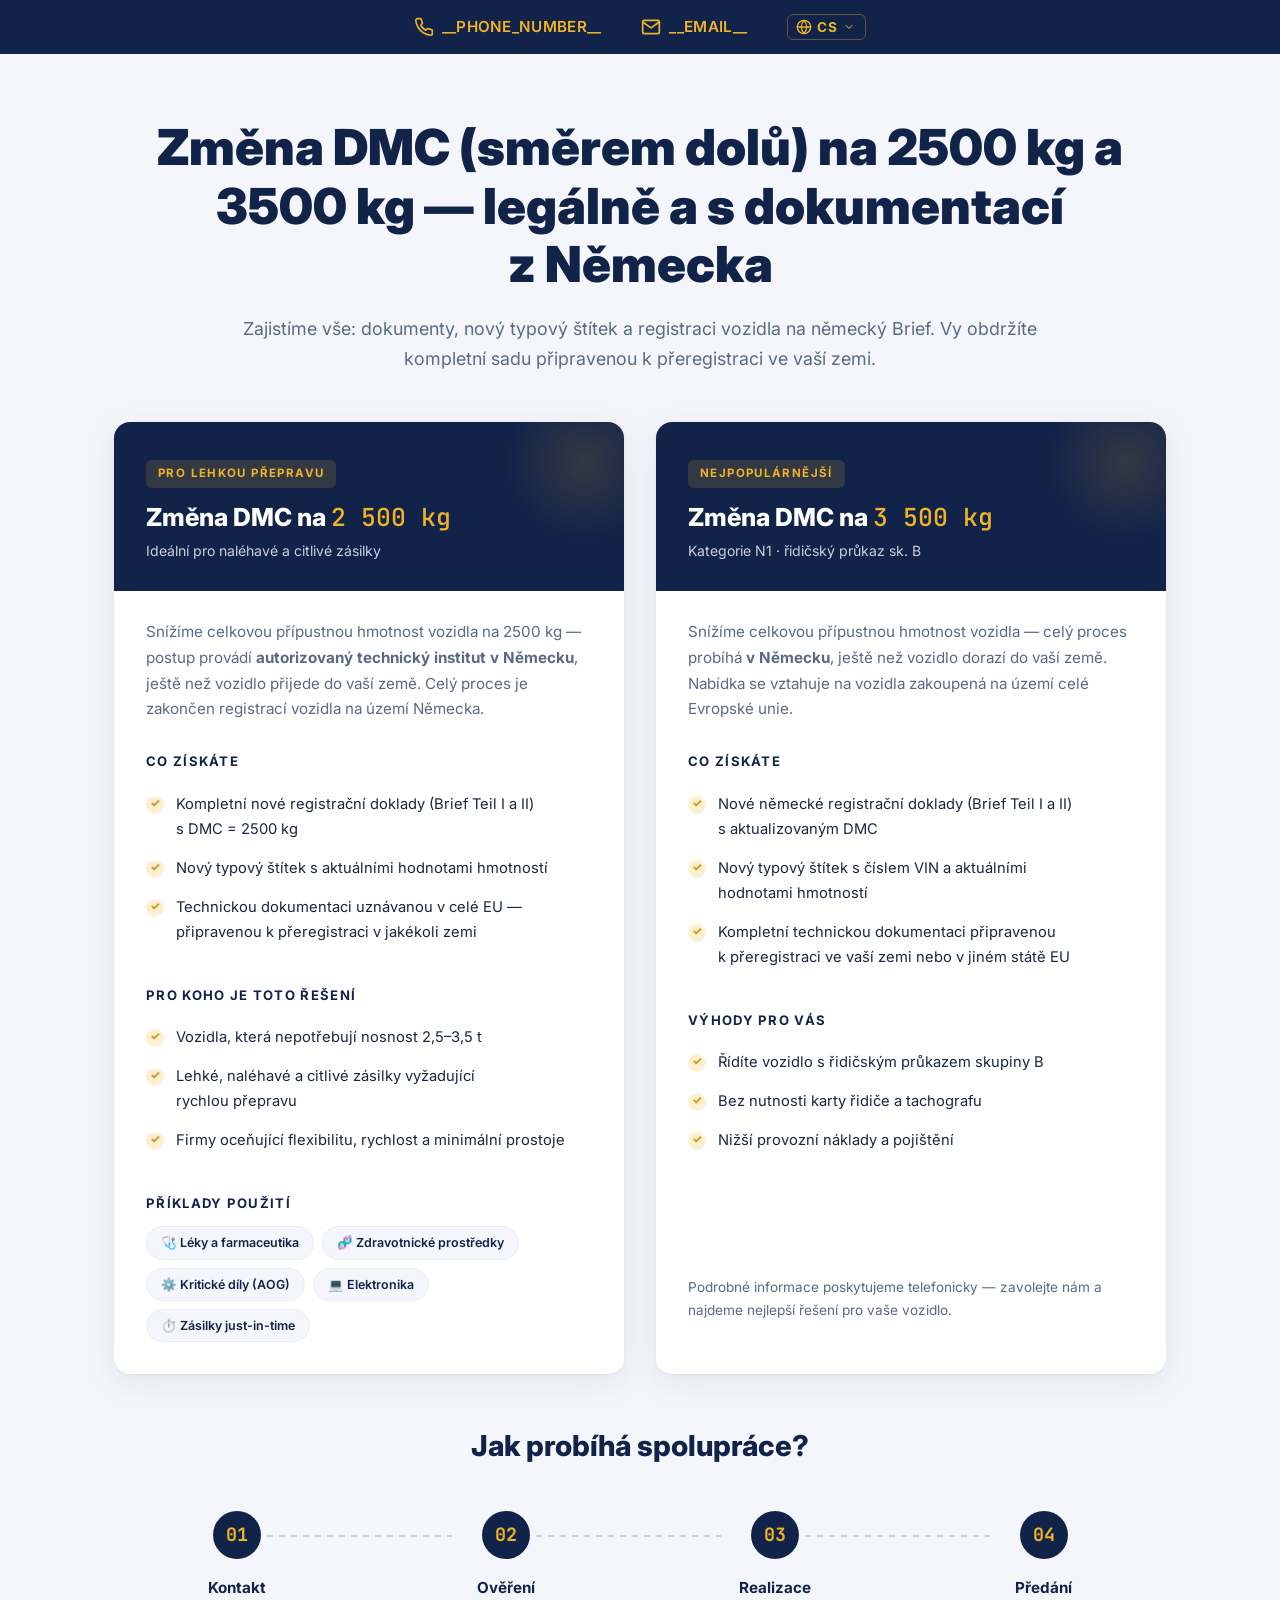
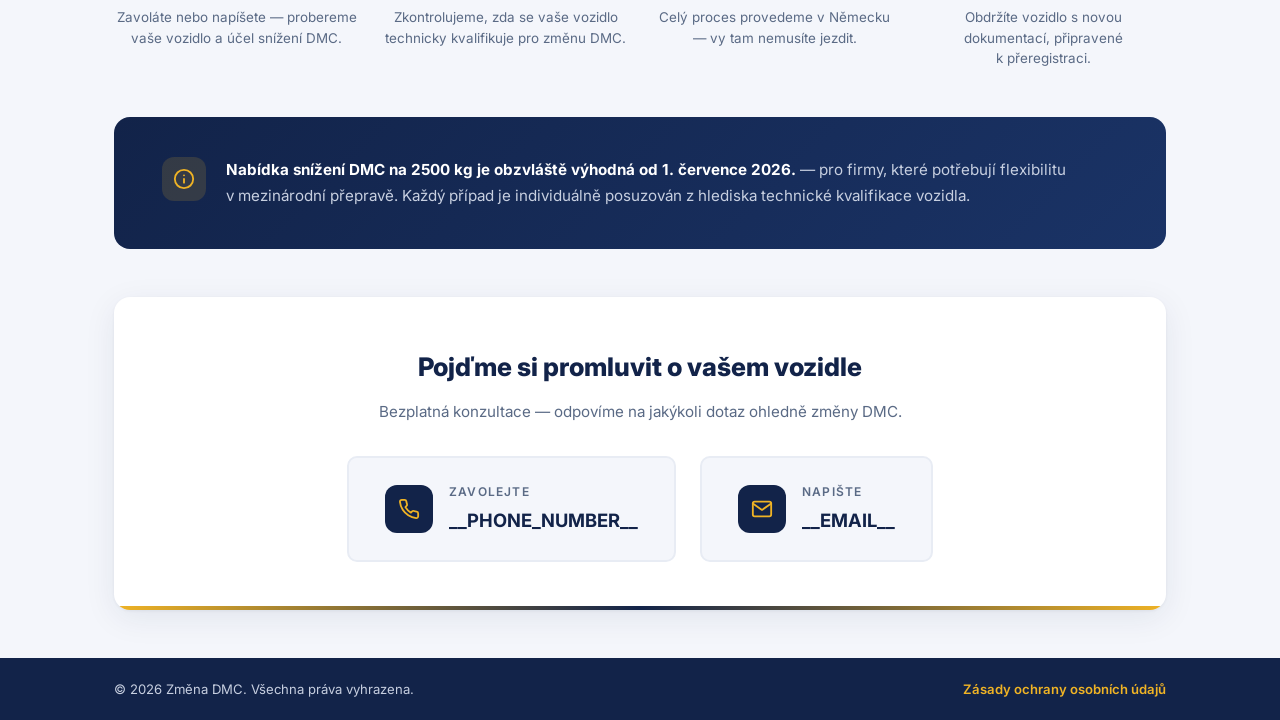
==== cs/index.html @ ce7caecb "More languages" ====
<!DOCTYPE html>
<html lang="cs">

<head>
  <meta charset="UTF-8">
  <meta name="viewport" content="width=device-width, initial-scale=1.0">
  <meta name="description"
    content="Profesionální změna DMC vozidel v Německu - snížení celkové přípustné hmotnosti na 3500 kg nebo 2500 kg. Kompletní služby, německá dokumentace, platná v celé EU.">
  <meta name="keywords"
    content="změna DMC na 2500 kg, snížení DMC na 2500 kg, DMC 2500 kg, změna celkové hmotnosti vozidla 2500 kg, snížení hmotnosti vozidla na 2,5 t, změna DMC dodávky na 2500 kg, snížení DMC vozidla na 2500 kg, jak snížit DMC na 2500 kg, změna DMC vozidla z Německa, DMC 2500 kg a řidičský průkaz, lze snížit DMC na 2500 kg, přestavba vozidla na 2500 kg, změna DMC v Německu 2500 kg, snížení DMC před registrací, změna DMC vozidla z Německa 2500 kg, jak se vyhnout DMC nad 3,5 t, DMC 2500 kg náklady, změna DMC a daně, řidičský průkaz B po změně DMC, snížení DMC a registrace v EU">
  <meta name="author" content="Marek Jurecki">
  <title>Změna DMC vozidla | Snížení celkové hmotnosti</title>
  <link rel="preconnect" href="https://fonts.googleapis.com">
  <link rel="preconnect" href="https://fonts.gstatic.com" crossorigin>
  <link
    href="https://fonts.googleapis.com/css2?family=Inter:wght@400;500;600;700;800;900&family=JetBrains+Mono:wght@500&display=swap"
    rel="stylesheet">
  <link rel="stylesheet" href="/style.css" type="text/css">

  <!-- SEO: canonical + hreflang -->
  <link rel="canonical" href="https://__SITE_DOMAIN__/cs/">
  <link rel="alternate" hreflang="pl" href="https://__SITE_DOMAIN__/">
  <link rel="alternate" hreflang="en" href="https://__SITE_DOMAIN__/en/">
  <link rel="alternate" hreflang="ro" href="https://__SITE_DOMAIN__/ro/">
  <link rel="alternate" hreflang="cs" href="https://__SITE_DOMAIN__/cs/">
  <link rel="alternate" hreflang="it" href="https://__SITE_DOMAIN__/it/">
  <link rel="alternate" hreflang="hu" href="https://__SITE_DOMAIN__/hu/">
  <link rel="alternate" hreflang="es" href="https://__SITE_DOMAIN__/es/">
  <link rel="alternate" hreflang="uk" href="https://__SITE_DOMAIN__/uk/">
  <link rel="alternate" hreflang="ru" href="https://__SITE_DOMAIN__/ru/">
  <link rel="alternate" hreflang="x-default" href="https://__SITE_DOMAIN__/">

  <!-- Favicon -->
  <link rel="icon" type="image/png" href="/public/favicon-96x96.png" sizes="96x96" />
  <link rel="icon" type="image/svg+xml" href="/public/favicon.svg" />
  <link rel="shortcut icon" href="/public/favicon.ico" />
  <link rel="apple-touch-icon" sizes="180x180" href="/public/apple-touch-icon.png" />
  <meta name="apple-mobile-web-app-title" content="Změna DMC" />
  <link rel="manifest" href="/public/site.webmanifest" />

  <!-- Google tag (gtag.js) -->
  <script async src="https://www.googletagmanager.com/gtag/js?id=AW-17997426374">
  </script>
  <script>
    window.dataLayer = window.dataLayer || [];
    function gtag() { dataLayer.push(arguments); }
    gtag('js', new Date());

    gtag('config', 'AW-17997426374');
  </script>
</head>

<body>

  <!-- ===== TOP CONTACT BAR ===== -->
  <div class="contact-bar">
    <a href="#" id="phone-top" data-contact="phone">
      <svg class="icon" viewBox="0 0 24 24" fill="none" stroke="currentColor" stroke-width="2" stroke-linecap="round"
        stroke-linejoin="round">
        <path
          d="M22 16.92v3a2 2 0 01-2.18 2 19.79 19.79 0 01-8.63-3.07 19.5 19.5 0 01-6-6A19.79 19.79 0 012.12 4.18 2 2 0 014.11 2h3a2 2 0 012 1.72c.127.96.362 1.903.7 2.81a2 2 0 01-.45 2.11L8.09 9.91a16 16 0 006 6l1.27-1.27a2 2 0 012.11-.45c.907.338 1.85.573 2.81.7A2 2 0 0122 16.92z" />
      </svg>
      <span class="contact-text"></span>
    </a>
    <a href="#" id="email-top" data-contact="email">
      <svg class="icon" viewBox="0 0 24 24" fill="none" stroke="currentColor" stroke-width="2" stroke-linecap="round"
        stroke-linejoin="round">
        <path d="M4 4h16c1.1 0 2 .9 2 2v12c0 1.1-.9 2-2 2H4c-1.1 0-2-.9-2-2V6c0-1.1.9-2 2-2z" />
        <polyline points="22,6 12,13 2,6" />
      </svg>
      <span class="contact-text"></span>
    </a>
    <div class="lang-switcher">
      <button class="lang-current" aria-expanded="false" aria-haspopup="listbox">
        <svg class="icon" viewBox="0 0 24 24" fill="none" stroke="currentColor" stroke-width="2" stroke-linecap="round"
          stroke-linejoin="round">
          <circle cx="12" cy="12" r="10" />
          <line x1="2" y1="12" x2="22" y2="12" />
          <path d="M12 2a15.3 15.3 0 0 1 4 10 15.3 15.3 0 0 1-4 10 15.3 15.3 0 0 1-4-10A15.3 15.3 0 0 1 12 2z" />
        </svg>
        <span>CS</span>
        <svg class="lang-chevron" viewBox="0 0 24 24" fill="none" stroke="currentColor" stroke-width="2"
          stroke-linecap="round" stroke-linejoin="round">
          <polyline points="6 9 12 15 18 9" />
        </svg>
      </button>
      <ul class="lang-menu" role="listbox">
        <li><a href="/" hreflang="pl" lang="pl">PL — Polski</a></li>
        <li><a href="/en/" hreflang="en" lang="en">EN — English</a></li>
        <li><a href="/ro/" hreflang="ro" lang="ro">RO — Română</a></li>
        <li><a href="/cs/" hreflang="cs" lang="cs" aria-selected="true">CS — Čeština</a></li>
        <li><a href="/it/" hreflang="it" lang="it">IT — Italiano</a></li>
        <li><a href="/hu/" hreflang="hu" lang="hu">HU — Magyar</a></li>
        <li><a href="/es/" hreflang="es" lang="es">ES — Español</a></li>
        <li><a href="/uk/" hreflang="uk" lang="uk">UK — Українська</a></li>
        <li><a href="/ru/" hreflang="ru" lang="ru">RU — Русский</a></li>
      </ul>
    </div>
  </div>

  <div class="page-wrap">

    <!-- ===== INTRO ===== -->
    <section class="intro fade-in">
      <h1>Změna&nbsp;DMC (směrem dolů) na 2500&nbsp;kg a 3500&nbsp;kg — legálně a&nbsp;s&nbsp;dokumentací z&nbsp;Německa</h1>
      <p>Zajistíme vše: dokumenty, nový&nbsp;typový štítek a registraci vozidla na německý&nbsp;Brief.
      Vy obdržíte kompletní sadu připravenou k&nbsp;přeregistraci ve vaší&nbsp;zemi.</p>
    </section>

    <!-- ===== SERVICES ===== -->
    <div class="services">

      <!-- CARD 1: DMC 2500 -->
      <article class="service-card fade-in" id="dmc-2500">
        <div class="card-header">
          <span class="tag">Pro lehkou přepravu</span>
          <h2>Změna DMC na <span class="dmc-val">2 500 kg</span></h2>
          <p class="subtitle">Ideální pro naléhavé a&nbsp;citlivé zásilky</p>
        </div>
        <div class="card-body">
          <p>Snížíme celkovou přípustnou hmotnost vozidla na&nbsp;2500&nbsp;kg — postup provádí
            <strong>autorizovaný technický institut v&nbsp;Německu</strong>, ještě než vozidlo přijede
            do vaší země. Celý proces je zakončen registrací vozidla na území&nbsp;Německa.
          </p>

          <h3>Co získáte</h3>
          <ul class="check-list">
            <li>Kompletní nové registrační doklady (Brief Teil&nbsp;I a&nbsp;II) s&nbsp;DMC&nbsp;=&nbsp;2500&nbsp;kg
            </li>
            <li>Nový typový štítek s&nbsp;aktuálními hodnotami&nbsp;hmotností</li>
            <li>Technickou dokumentaci uznávanou v&nbsp;celé EU — připravenou k&nbsp;přeregistraci v&nbsp;jakékoli&nbsp;zemi
            </li>
          </ul>

          <h3>Pro koho je toto řešení</h3>
          <ul class="check-list">
            <li>Vozidla, která nepotřebují nosnost 2,5–3,5&nbsp;t</li>
            <li>Lehké, naléhavé a citlivé zásilky vyžadující rychlou&nbsp;přepravu</li>
            <li>Firmy oceňující flexibilitu, rychlost a minimální&nbsp;prostoje</li>
          </ul>

          <h3>Příklady použití</h3>
          <div class="use-cases">
            <span class="pill">🩺 Léky a farmaceutika</span>
            <span class="pill">🧬 Zdravotnické prostředky</span>
            <span class="pill">⚙️ Kritické díly (AOG)</span>
            <span class="pill">💻 Elektronika</span>
            <span class="pill">⏱️ Zásilky just-in-time</span>
          </div>
        </div>
      </article>

      <!-- CARD 2: DMC 3500 -->
      <article class="service-card fade-in" id="dmc-3500">
        <div class="card-header">
          <span class="tag">Nejpopulárnější</span>
          <h2>Změna DMC na <span class="dmc-val">3 500 kg</span></h2>
          <p class="subtitle">Kategorie N1 · řidičský průkaz sk.&nbsp;B</p>
        </div>
        <div class="card-body">
          <p>Snížíme celkovou přípustnou hmotnost vozidla — celý proces probíhá <strong>v Německu</strong>,
            ještě než vozidlo dorazí do vaší&nbsp;země.
            Nabídka se vztahuje na vozidla zakoupená na území celé Evropské&nbsp;unie.</p>

          <h3>Co získáte</h3>
          <ul class="check-list">
            <li>Nové německé registrační doklady (Brief Teil&nbsp;I a&nbsp;II) s&nbsp;aktualizovaným&nbsp;DMC</li>
            <li>Nový typový štítek s číslem VIN a&nbsp;aktuálními hodnotami&nbsp;hmotností</li>
            <li>Kompletní technickou dokumentaci připravenou k&nbsp;přeregistraci ve vaší zemi nebo v&nbsp;jiném státě&nbsp;EU</li>
          </ul>

          <h3>Výhody pro vás</h3>
          <ul class="check-list">
            <li>Řídíte vozidlo s řidičským průkazem skupiny&nbsp;B</li>
            <li>Bez nutnosti karty řidiče a&nbsp;tachografu</li>
            <li>Nižší provozní náklady a&nbsp;pojištění</li>
          </ul>

          <p style="font-size:0.85rem; color:var(--gray-600); margin-top:auto;">Podrobné informace poskytujeme
            telefonicky — zavolejte nám a najdeme nejlepší řešení pro vaše&nbsp;vozidlo.</p>
        </div>
      </article>

    </div>
    <!-- /services -->

    <!-- ===== HOW IT WORKS ===== -->
    <section class="how-section fade-in">
      <h2>Jak probíhá spolupráce?</h2>
      <div class="steps-grid">
        <div class="step-item">
          <div class="step-num">01</div>
          <h4>Kontakt</h4>
          <p>Zavoláte nebo napíšete — probereme vaše vozidlo a účel snížení&nbsp;DMC.</p>
        </div>
        <div class="step-item">
          <div class="step-num">02</div>
          <h4>Ověření</h4>
          <p>Zkontrolujeme, zda se vaše vozidlo technicky kvalifikuje pro změnu&nbsp;DMC.</p>
        </div>
        <div class="step-item">
          <div class="step-num">03</div>
          <h4>Realizace</h4>
          <p>Celý proces provedeme v&nbsp;Německu — vy tam nemusíte&nbsp;jezdit.</p>
        </div>
        <div class="step-item">
          <div class="step-num">04</div>
          <h4>Předání</h4>
          <p>Obdržíte vozidlo s novou dokumentací, připravené k&nbsp;přeregistraci.</p>
        </div>
      </div>
    </section>

    <!-- ===== NOTE ===== -->
    <div class="note-section fade-in">
      <div class="note-icon">
        <svg viewBox="0 0 24 24" fill="none" stroke="currentColor" stroke-width="2" stroke-linecap="round"
          stroke-linejoin="round">
          <circle cx="12" cy="12" r="10" />
          <line x1="12" y1="16" x2="12" y2="12" />
          <line x1="12" y1="8" x2="12.01" y2="8" />
        </svg>
      </div>
      <p><strong>Nabídka snížení DMC na 2500&nbsp;kg je obzvláště výhodná od 1.&nbsp;července 2026.</strong> — pro
        firmy, které potřebují flexibilitu v&nbsp;mezinárodní přepravě. Každý případ je individuálně
        posuzován z hlediska technické kvalifikace&nbsp;vozidla.</p>
    </div>

    <!-- ===== FOOTER CONTACT ===== -->
    <section class="footer-contact fade-in" id="kontakt">
      <h2>Pojďme si promluvit o vašem vozidle</h2>
      <p class="sub">Bezplatná konzultace — odpovíme na jakýkoli dotaz ohledně změny&nbsp;DMC.</p>
      <div class="contact-cards">
        <a href="#" class="contact-card" id="phone-bottom" data-contact="phone">
          <div class="cc-icon">
            <svg viewBox="0 0 24 24" fill="none" stroke="currentColor" stroke-width="2" stroke-linecap="round"
              stroke-linejoin="round">
              <path
                d="M22 16.92v3a2 2 0 01-2.18 2 19.79 19.79 0 01-8.63-3.07 19.5 19.5 0 01-6-6A19.79 19.79 0 012.12 4.18 2 2 0 014.11 2h3a2 2 0 012 1.72c.127.96.362 1.903.7 2.81a2 2 0 01-.45 2.11L8.09 9.91a16 16 0 006 6l1.27-1.27a2 2 0 012.11-.45c.907.338 1.85.573 2.81.7A2 2 0 0122 16.92z" />
            </svg>
          </div>
          <div class="cc-text">
            <div class="cc-label">Zavolejte</div>
            <div class="cc-value"></div>
          </div>
        </a>
        <a href="#" class="contact-card" id="email-bottom" data-contact="email">
          <div class="cc-icon">
            <svg viewBox="0 0 24 24" fill="none" stroke="currentColor" stroke-width="2" stroke-linecap="round"
              stroke-linejoin="round">
              <path d="M4 4h16c1.1 0 2 .9 2 2v12c0 1.1-.9 2-2 2H4c-1.1 0-2-.9-2-2V6c0-1.1.9-2 2-2z" />
              <polyline points="22,6 12,13 2,6" />
            </svg>
          </div>
          <div class="cc-text">
            <div class="cc-label">Napište</div>
            <div class="cc-value"></div>
          </div>
        </a>
      </div>
    </section>

  </div>
  <!-- /page-wrap -->

  <!-- ===== FOOTER ===== -->
  <footer class="site-footer">
    <div class="footer-inner">
      <span>&copy; <span id="footer-year"></span> Změna DMC. Všechna práva vyhrazena.</span>
      <a href="/privacy-policy">Zásady ochrany osobních údajů</a>
    </div>
  </footer>

  <script src="/script.js"></script>
  <script>
    document.getElementById('footer-year').textContent = new Date().getFullYear();
  </script>
</body>

</html>
---- style.css ----
/* ===== RESET & BASE ===== */
*,
*::before,
*::after {
    margin: 0;
    padding: 0;
    box-sizing: border-box;
}

:root {
    --navy: #122349;
    --navy-light: #1a3366;
    --navy-dark: #0c1830;
    --gold: #EFB325;
    --gold-light: #f5cc5a;
    --gold-dark: #d49b10;
    --white: #ffffff;
    --off-white: #f4f6fb;
    --gray-100: #e8ecf4;
    --gray-200: #c7cfe0;
    --gray-600: #5a6a85;
    --text: #1a2740;
    --radius: 16px;
    --radius-sm: 10px;
}

html {
    scroll-behavior: smooth;
}

body {
    font-family: 'Inter', -apple-system, BlinkMacSystemFont, sans-serif;
    background: var(--off-white);
    color: var(--text);
    line-height: 1.7;
    -webkit-font-smoothing: antialiased;
}

/* ===== CONTACT BAR - TOP ===== */
.contact-bar {
    background: var(--navy);
    padding: 14px 24px;
    display: flex;
    justify-content: center;
    align-items: center;
    gap: 12px 40px;
    flex-wrap: wrap;
}

.contact-bar a {
    color: var(--gold);
    text-decoration: none;
    font-weight: 600;
    font-size: 0.95rem;
    display: inline-flex;
    align-items: center;
    gap: 8px;
    transition: color 0.2s;
    letter-spacing: 0.02em;
}

.contact-bar a:hover {
    color: var(--gold-light);
}

.contact-bar .icon {
    width: 20px;
    height: 20px;
    flex-shrink: 0;
}

/* ===== LANGUAGE SWITCHER ===== */
.lang-switcher {
    position: relative;
    display: inline-flex;
    align-items: center;
}

.lang-current {
    background: transparent;
    border: 1px solid rgba(239, 179, 37, 0.35);
    border-radius: 6px;
    color: var(--gold);
    font-family: 'Inter', sans-serif;
    font-size: 0.85rem;
    font-weight: 700;
    letter-spacing: 0.08em;
    padding: 4px 10px 4px 8px;
    cursor: pointer;
    display: inline-flex;
    align-items: center;
    gap: 5px;
    transition: border-color 0.2s, background 0.2s;
}

.lang-current:hover,
.lang-switcher:hover .lang-current {
    border-color: var(--gold);
    background: rgba(239, 179, 37, 0.08);
}

.lang-current .icon {
    width: 16px;
    height: 16px;
}

.lang-chevron {
    width: 12px;
    height: 12px;
    transition: transform 0.2s;
}

.lang-switcher[data-open="true"] .lang-chevron {
    transform: rotate(180deg);
}

.lang-menu {
    display: none;
    position: absolute;
    top: calc(100% + 8px);
    right: 0;
    background: var(--navy-dark);
    border: 1px solid rgba(239, 179, 37, 0.25);
    border-radius: var(--radius-sm);
    list-style: none;
    min-width: 160px;
    box-shadow: 0 8px 24px rgba(12, 24, 48, 0.4);
    z-index: 100;
    overflow: hidden;
}

.lang-switcher[data-open="true"] .lang-menu {
    display: block;
}

.lang-menu li a {
    display: block;
    padding: 10px 16px;
    color: var(--gray-200);
    font-size: 0.85rem;
    font-weight: 600;
    text-decoration: none;
    letter-spacing: 0.04em;
    transition: background 0.15s, color 0.15s;
    white-space: nowrap;
}

.lang-menu li a:hover {
    background: rgba(239, 179, 37, 0.12);
    color: var(--gold);
}

.lang-menu li a[aria-selected="true"] {
    color: var(--gold);
}

.lang-menu li a[aria-selected="true"]::before {
    content: '•';
    margin-right: 6px;
}

@media (max-width: 600px) {
    .lang-menu {
        right: auto;
        left: 50%;
        transform: translateX(-50%);
    }
}

/* ===== MAIN WRAPPER ===== */
.page-wrap {
    max-width: 1100px;
    margin: 0 auto;
    padding: 0 24px;
}

/* ===== INTRO SECTION ===== */
.intro {
    text-align: center;
    padding: 64px 0 48px;
}

.intro h1 {
    font-size: clamp(2rem, 5vw, 3.1rem);
    font-weight: 900;
    color: var(--navy);
    line-height: 1.18;
    margin-bottom: 20px;
}

.intro p {
    font-size: 1.12rem;
    color: var(--gray-600);
    max-width: 800px;
    margin: 0 auto;
}

/* ===== SERVICES GRID ===== */
.services {
    display: grid;
    grid-template-columns: 1fr 1fr;
    gap: 32px;
    padding-bottom: 48px;
}

/* ===== SERVICE CARD ===== */
.service-card {
    background: var(--white);
    border-radius: var(--radius);
    overflow: hidden;
    box-shadow:
        0 1px 3px rgba(18, 35, 73, 0.06),
        0 8px 32px rgba(18, 35, 73, 0.08);
    transition: transform 0.35s cubic-bezier(.22, .68, 0, .98), box-shadow 0.35s ease;
    position: relative;
    display: flex;
    flex-direction: column;
}

.service-card:hover {
    transform: translateY(-6px);
    box-shadow:
        0 2px 6px rgba(18, 35, 73, 0.08),
        0 20px 60px rgba(18, 35, 73, 0.14);
}

.card-header {
    background: var(--navy);
    padding: 36px 32px 28px;
    position: relative;
    overflow: hidden;
}

.card-header::before {
    content: '';
    position: absolute;
    top: -40px;
    right: -40px;
    width: 160px;
    height: 160px;
    background: radial-gradient(circle, rgba(239, 179, 37, 0.15) 0%, transparent 70%);
    border-radius: 50%;
}

.card-header .tag {
    display: inline-block;
    background: rgba(239, 179, 37, 0.15);
    color: var(--gold);
    font-size: 0.72rem;
    font-weight: 700;
    letter-spacing: 0.12em;
    text-transform: uppercase;
    padding: 4px 12px;
    border-radius: 6px;
    margin-bottom: 14px;
}

.card-header h2 {
    color: var(--white);
    font-size: 1.55rem;
    font-weight: 800;
    line-height: 1.25;
    margin-bottom: 6px;
}

.card-header h2 .dmc-val {
    color: var(--gold);
    font-family: 'JetBrains Mono', monospace;
    font-weight: 500;
}

.card-header .subtitle {
    color: var(--gray-200);
    font-size: 0.88rem;
    font-weight: 400;
}

.card-body {
    padding: 28px 32px 32px;
    flex: 1;
    display: flex;
    flex-direction: column;
}

.card-body p {
    color: var(--gray-600);
    font-size: 0.95rem;
    margin-bottom: 20px;
    line-height: 1.7;
}

.card-body h3 {
    font-size: 0.82rem;
    font-weight: 700;
    text-transform: uppercase;
    letter-spacing: 0.1em;
    color: var(--navy);
    margin-bottom: 12px;
    margin-top: 8px;
}

.check-list {
    list-style: none;
    margin-bottom: 24px;
}

.check-list li {
    padding: 7px 0 7px 30px;
    position: relative;
    font-size: 0.92rem;
    color: var(--text);
}

.check-list li::before {
    content: '';
    position: absolute;
    left: 0;
    top: 11px;
    width: 18px;
    height: 18px;
    background: var(--gold);
    border-radius: 50%;
    opacity: 0.2;
}

.check-list li::after {
    content: '✓';
    position: absolute;
    left: 4px;
    top: 9px;
    font-size: 0.72rem;
    font-weight: 800;
    color: var(--gold-dark);
}

/* USE-CASES PILLS */
.use-cases {
    display: flex;
    flex-wrap: wrap;
    gap: 8px;
    margin-top: auto;
}

.use-cases .pill {
    background: var(--off-white);
    border: 1px solid var(--gray-100);
    color: var(--navy);
    font-size: 0.78rem;
    font-weight: 600;
    padding: 5px 14px;
    border-radius: 50px;
    white-space: nowrap;
}

/* ===== HOW IT WORKS ===== */
.how-section {
    padding-bottom: 48px;
}

.how-section h2 {
    text-align: center;
    font-size: 1.8rem;
    font-weight: 800;
    color: var(--navy);
    margin-bottom: 40px;
}

.steps-grid {
    display: grid;
    grid-template-columns: repeat(4, 1fr);
    gap: 24px;
}

.step-item {
    text-align: center;
    position: relative;
}

.step-item .step-num {
    width: 48px;
    height: 48px;
    background: var(--navy);
    color: var(--gold);
    font-family: 'JetBrains Mono', monospace;
    font-weight: 700;
    font-size: 1.15rem;
    border-radius: 50%;
    display: flex;
    align-items: center;
    justify-content: center;
    margin: 0 auto 16px;
    position: relative;
    z-index: 1;
}

.step-item:not(:last-child)::after {
    content: '';
    position: absolute;
    top: 24px;
    left: calc(50% + 30px);
    width: calc(100% - 60px);
    height: 2px;
    background: repeating-linear-gradient(90deg, var(--gray-200) 0, var(--gray-200) 6px, transparent 6px, transparent 12px);
}

.step-item h4 {
    font-size: 0.95rem;
    font-weight: 700;
    color: var(--navy);
    margin-bottom: 6px;
}

.step-item p {
    font-size: 0.84rem;
    color: var(--gray-600);
    line-height: 1.55;
}

/* ===== NOTE SECTION ===== */
.note-section {
    background: linear-gradient(135deg, var(--navy) 0%, var(--navy-light) 100%);
    border-radius: var(--radius);
    padding: 40px 48px;
    margin-bottom: 48px;
    display: flex;
    align-items: flex-start;
    gap: 20px;
}

.note-section .note-icon {
    width: 44px;
    height: 44px;
    background: rgba(239, 179, 37, 0.15);
    border-radius: 12px;
    display: flex;
    align-items: center;
    justify-content: center;
    flex-shrink: 0;
}

.note-section .note-icon svg {
    width: 22px;
    height: 22px;
    color: var(--gold);
}

.note-section p {
    color: var(--gray-200);
    font-size: 0.95rem;
    line-height: 1.7;
}

.note-section p strong {
    color: var(--white);
    font-weight: 700;
}

/* ===== FOOTER CONTACT ===== */
.footer-contact {
    background: var(--white);
    border-radius: var(--radius);
    padding: 48px;
    margin-bottom: 48px;
    text-align: center;
    box-shadow:
        0 1px 3px rgba(18, 35, 73, 0.06),
        0 8px 32px rgba(18, 35, 73, 0.08);
    position: relative;
    overflow: hidden;
}

.footer-contact::before {
    content: '';
    position: absolute;
    bottom: 0;
    left: 0;
    right: 0;
    height: 4px;
    background: linear-gradient(90deg, var(--gold), var(--navy), var(--gold));
}

.footer-contact h2 {
    font-size: 1.6rem;
    font-weight: 800;
    color: var(--navy);
    margin-bottom: 10px;
}

.footer-contact .sub {
    color: var(--gray-600);
    font-size: 0.95rem;
    margin-bottom: 32px;
}

.contact-cards {
    display: flex;
    justify-content: center;
    gap: 24px;
    flex-wrap: wrap;
}

.contact-card {
    background: var(--off-white);
    border: 2px solid var(--gray-100);
    border-radius: var(--radius-sm);
    padding: 24px 36px;
    text-decoration: none;
    transition: border-color 0.25s, transform 0.25s, background 0.25s;
    display: flex;
    align-items: center;
    gap: 16px;
}

.contact-card:hover {
    border-color: var(--gold);
    transform: translateY(-3px);
    background: var(--white);
}

.contact-card .cc-icon {
    width: 48px;
    height: 48px;
    background: var(--navy);
    border-radius: 12px;
    display: flex;
    align-items: center;
    justify-content: center;
    flex-shrink: 0;
}

.contact-card .cc-icon svg {
    width: 22px;
    height: 22px;
    color: var(--gold);
}

.contact-card .cc-text {
    text-align: left;
}

.contact-card .cc-label {
    font-size: 0.75rem;
    font-weight: 600;
    text-transform: uppercase;
    letter-spacing: 0.1em;
    color: var(--gray-600);
    margin-bottom: 2px;
}

.contact-card .cc-value {
    font-size: 1.15rem;
    font-weight: 700;
    color: var(--navy);
}

/* ===== RESPONSIVE ===== */
@media (max-width: 900px) {
    .services {
        grid-template-columns: 1fr;
    }

    .highlight-strip {
        grid-template-columns: 1fr;
        padding: 32px 28px;
    }

    .steps-grid {
        grid-template-columns: 1fr 1fr;
    }

    .step-item:not(:last-child)::after {
        display: none;
    }
}

@media (max-width: 600px) {
    .intro {
        padding: 40px 0 32px;
    }

    .intro h1 {
        font-size: 1.7rem;
    }

    .card-header {
        padding: 28px 22px 22px;
    }

    .card-body {
        padding: 22px 22px 26px;
    }

    .steps-grid {
        grid-template-columns: 1fr;
    }

    .note-section {
        padding: 28px 22px;
        flex-direction: column;
    }

    .footer-contact {
        padding: 32px 22px;
    }

    .contact-cards {
        flex-direction: column;
        align-items: center;
    }
}

/* ===== ANIMATIONS ===== */
.fade-in {
    opacity: 0;
    transform: translateY(24px);
    transition: opacity 0.7s ease, transform 0.7s ease;
}

.fade-in.visible {
    opacity: 1;
    transform: translateY(0);
}

/* ===== SITE FOOTER ===== */
.site-footer {
    background: var(--navy);
    margin-top: 0;
}

.footer-inner {
    max-width: 1100px;
    margin: 0 auto;
    padding: 20px 24px;
    display: flex;
    align-items: center;
    justify-content: space-between;
    gap: 16px;
    flex-wrap: wrap;
    font-size: 0.82rem;
    color: var(--gray-200);
}

.footer-inner a {
    color: var(--gold);
    text-decoration: none;
    font-weight: 600;
    white-space: nowrap;
    transition: color 0.2s;
}

.footer-inner a:hover {
    color: var(--gold-light);
}

@media (max-width: 600px) {
    .footer-inner {
        flex-direction: column;
        text-align: center;
    }
}

/* ===== PRIVACY POLICY PAGE ===== */
.pp-container {
    max-width: 720px;
    margin: 0 auto;
    padding: 64px 0 80px;
}

.pp-header {
    margin-bottom: 48px;
}

.pp-header h1 {
    font-size: clamp(2rem, 5vw, 2.8rem);
    font-weight: 900;
    color: var(--navy);
    line-height: 1.15;
    margin-bottom: 10px;
}

.pp-date {
    font-size: 0.82rem;
    color: var(--gray-600);
}

.pp-divider {
    width: 56px;
    height: 4px;
    background: linear-gradient(90deg, var(--gold), var(--gold-light));
    border-radius: 99px;
    margin-top: 16px;
}

.pp-body {
    color: var(--gray-600);
    line-height: 1.75;
}

.pp-section {
    margin-bottom: 40px;
}

.pp-section h2 {
    font-size: 1rem;
    font-weight: 800;
    text-transform: uppercase;
    letter-spacing: 0.08em;
    color: var(--navy);
    margin-bottom: 16px;
    padding-bottom: 10px;
    border-bottom: 1px solid var(--gray-100);
}

.pp-section p {
    font-size: 0.9rem;
    margin-bottom: 12px;
}

.pp-section p strong {
    color: var(--text);
    font-weight: 700;
}

.pp-section a {
    color: var(--navy);
    font-weight: 600;
    text-decoration: underline;
    text-underline-offset: 3px;
    transition: color 0.2s;
}

.pp-section a:hover {
    color: var(--gold-dark);
}

.pp-section ul {
    list-style: none;
    margin: 8px 0 14px 0;
    display: flex;
    flex-direction: column;
    gap: 6px;
}

.pp-section ul li {
    font-size: 0.9rem;
    padding-left: 22px;
    position: relative;
}

.pp-section ul li::before {
    content: '';
    position: absolute;
    left: 0;
    top: 8px;
    width: 7px;
    height: 7px;
    background: var(--gold);
    border-radius: 50%;
    opacity: 0.75;
}

@media (max-width: 600px) {
    .pp-container {
        padding: 40px 0 60px;
    }
}
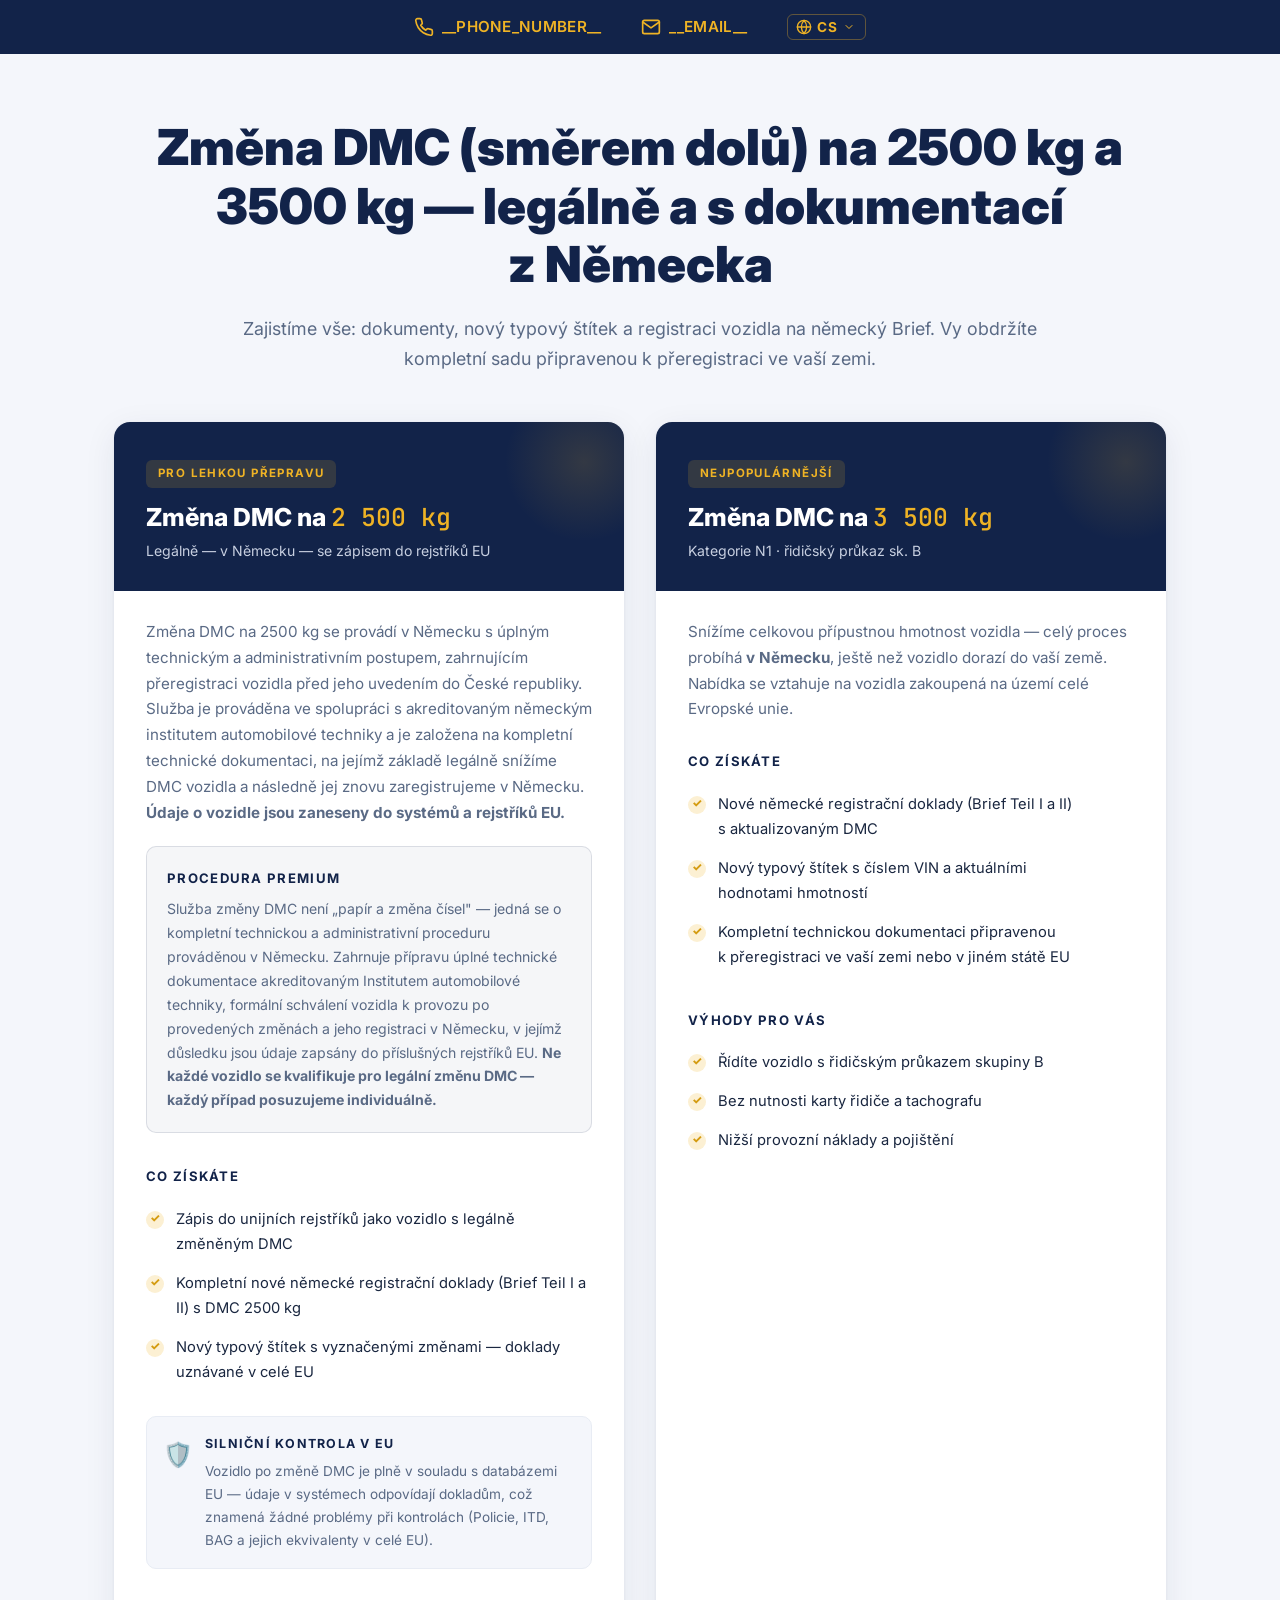
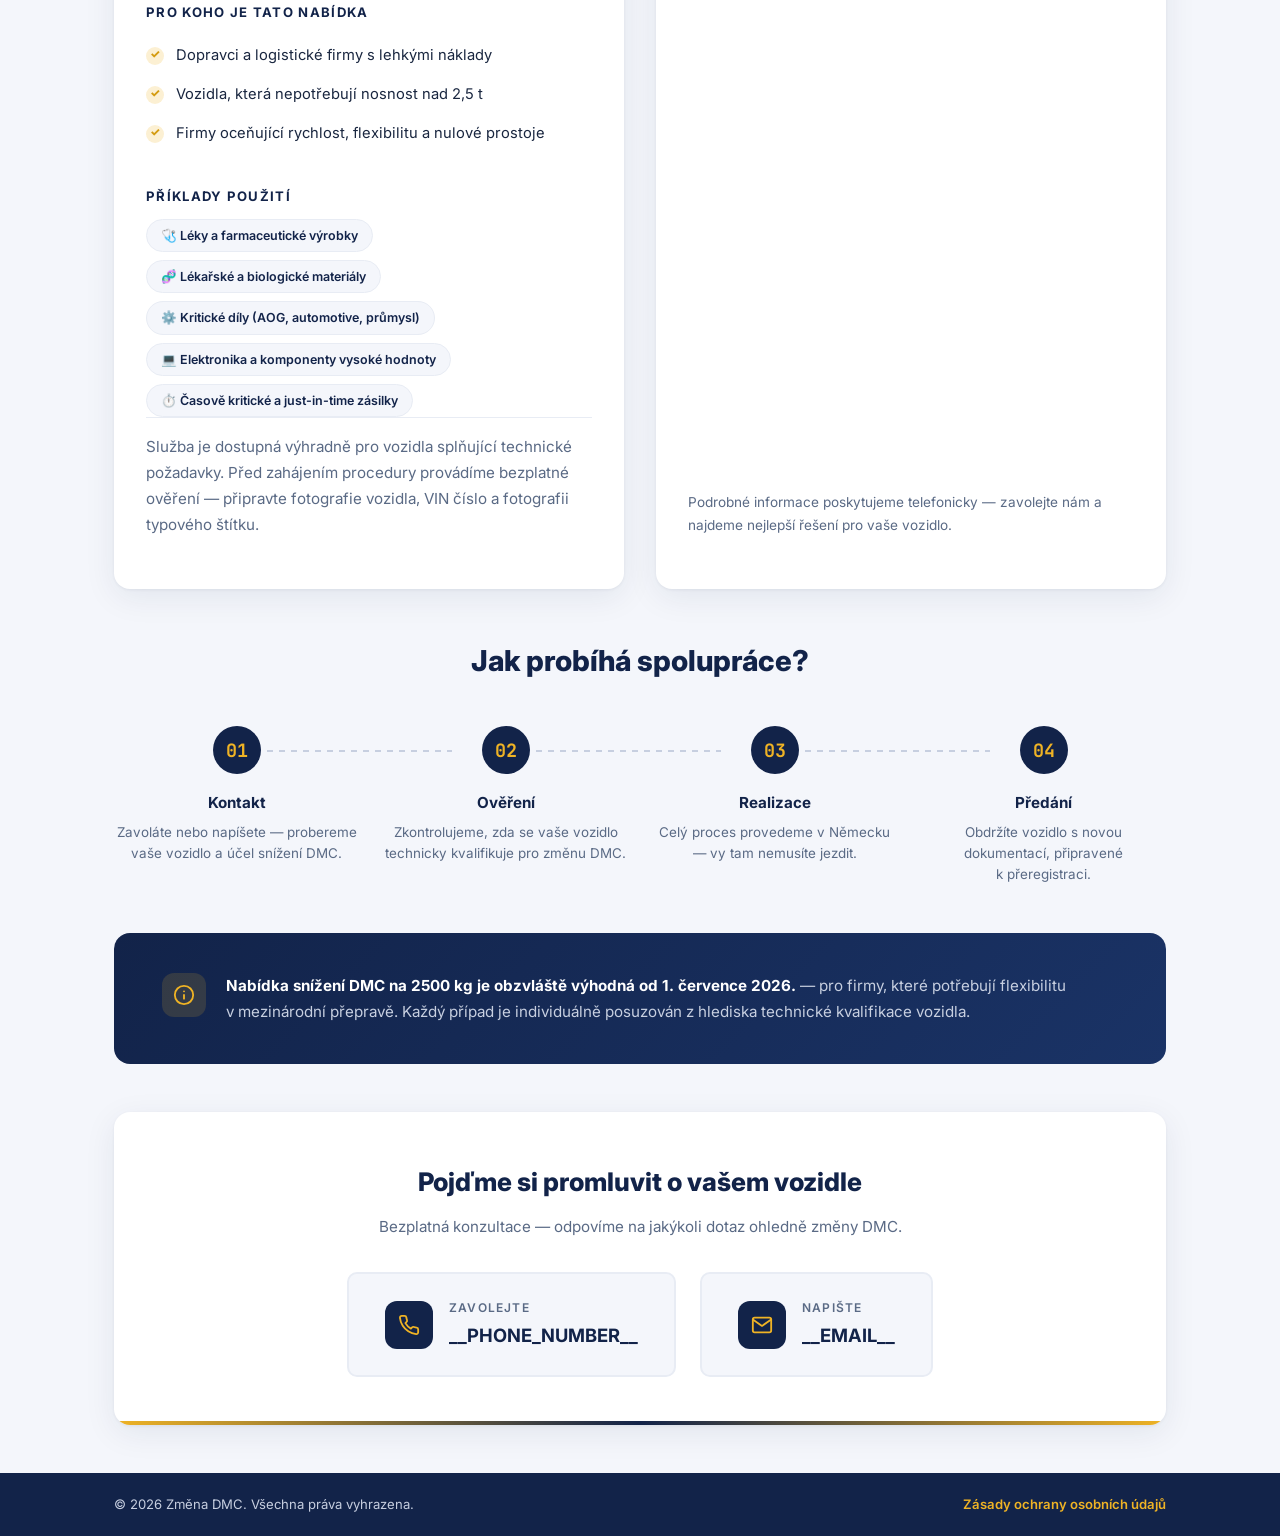
==== commit f12ad311: "Content update" ====
--- a/cs/index.html
+++ b/cs/index.html
@@ -115,38 +115,48 @@
         <div class="card-header">
           <span class="tag">Pro lehkou přepravu</span>
           <h2>Změna DMC na <span class="dmc-val">2 500 kg</span></h2>
-          <p class="subtitle">Ideální pro naléhavé a&nbsp;citlivé zásilky</p>
+          <p class="subtitle">Legálně — v Německu — se zápisem do rejstříků EU</p>
         </div>
         <div class="card-body">
-          <p>Snížíme celkovou přípustnou hmotnost vozidla na&nbsp;2500&nbsp;kg — postup provádí
-            <strong>autorizovaný technický institut v&nbsp;Německu</strong>, ještě než vozidlo přijede
-            do vaší země. Celý proces je zakončen registrací vozidla na území&nbsp;Německa.
-          </p>
+          <p>Změna DMC na 2500 kg se provádí v Německu s úplným technickým a administrativním postupem, zahrnujícím přeregistraci vozidla před jeho uvedením do České republiky. Služba je prováděna ve spolupráci s akreditovaným německým institutem automobilové techniky a je založena na kompletní technické dokumentaci, na jejímž základě legálně snížíme DMC vozidla a následně jej znovu zaregistrujeme v Německu. <strong>Údaje o vozidle jsou zaneseny do systémů a rejstříků EU.</strong></p>
+
+          <div class="callout-box">
+            <h3>Procedura Premium</h3>
+            <p>Služba změny DMC není „papír a změna čísel" — jedná se o kompletní technickou a administrativní proceduru prováděnou v Německu. Zahrnuje přípravu úplné technické dokumentace akreditovaným Institutem automobilové techniky, formální schválení vozidla k provozu po provedených změnách a jeho registraci v Německu, v jejímž důsledku jsou údaje zapsány do příslušných rejstříků EU. <strong>Ne každé vozidlo se kvalifikuje pro legální změnu DMC — každý případ posuzujeme individuálně.</strong></p>
+          </div>
 
           <h3>Co získáte</h3>
           <ul class="check-list">
-            <li>Kompletní nové registrační doklady (Brief Teil&nbsp;I a&nbsp;II) s&nbsp;DMC&nbsp;=&nbsp;2500&nbsp;kg
-            </li>
-            <li>Nový typový štítek s&nbsp;aktuálními hodnotami&nbsp;hmotností</li>
-            <li>Technickou dokumentaci uznávanou v&nbsp;celé EU — připravenou k&nbsp;přeregistraci v&nbsp;jakékoli&nbsp;zemi
-            </li>
-          </ul>
-
-          <h3>Pro koho je toto řešení</h3>
-          <ul class="check-list">
-            <li>Vozidla, která nepotřebují nosnost 2,5–3,5&nbsp;t</li>
-            <li>Lehké, naléhavé a citlivé zásilky vyžadující rychlou&nbsp;přepravu</li>
-            <li>Firmy oceňující flexibilitu, rychlost a minimální&nbsp;prostoje</li>
+            <li>Zápis do unijních rejstříků jako vozidlo s legálně změněným DMC</li>
+            <li>Kompletní nové německé registrační doklady (Brief Teil I a II) s DMC 2500 kg</li>
+            <li>Nový typový štítek s vyznačenými změnami — doklady uznávané v celé EU</li>
+          </ul>
+
+          <div class="roadside-box">
+            <div class="roadside-icon">🛡️</div>
+            <div>
+              <h3>Silniční kontrola v EU</h3>
+              <p>Vozidlo po změně DMC je plně v souladu s databázemi EU — údaje v systémech odpovídají dokladům, což znamená žádné problémy při kontrolách (Policie, ITD, BAG a jejich ekvivalenty v celé EU).</p>
+            </div>
+          </div>
+
+          <h3>Pro koho je tato nabídka</h3>
+          <ul class="check-list">
+            <li>Dopravci a logistické firmy s lehkými náklady</li>
+            <li>Vozidla, která nepotřebují nosnost nad 2,5 t</li>
+            <li>Firmy oceňující rychlost, flexibilitu a nulové prostoje</li>
           </ul>
 
           <h3>Příklady použití</h3>
           <div class="use-cases">
-            <span class="pill">🩺 Léky a farmaceutika</span>
-            <span class="pill">🧬 Zdravotnické prostředky</span>
-            <span class="pill">⚙️ Kritické díly (AOG)</span>
-            <span class="pill">💻 Elektronika</span>
-            <span class="pill">⏱️ Zásilky just-in-time</span>
-          </div>
+            <span class="pill">🩺 Léky a farmaceutické výrobky</span>
+            <span class="pill">🧬 Lékařské a biologické materiály</span>
+            <span class="pill">⚙️ Kritické díly (AOG, automotive, průmysl)</span>
+            <span class="pill">💻 Elektronika a komponenty vysoké hodnoty</span>
+            <span class="pill">⏱️ Časově kritické a just-in-time zásilky</span>
+          </div>
+
+          <p class="verification-note">Služba je dostupná výhradně pro vozidla splňující technické požadavky. Před zahájením procedury provádíme bezplatné ověření — připravte fotografie vozidla, VIN číslo a fotografii typového štítku.</p>
         </div>
       </article>
 
--- a/style.css
+++ b/style.css
@@ -333,6 +333,65 @@
     color: var(--gold-dark);
 }
 
+/* CALLOUT BOX */
+.callout-box {
+    background: rgba(18, 35, 73, 0.04);
+    border: 1px solid rgba(18, 35, 73, 0.12);
+    border-radius: var(--radius-sm);
+    padding: 20px;
+    margin-bottom: 24px;
+}
+
+.callout-box h3 {
+    margin-top: 0;
+    margin-bottom: 8px;
+}
+
+.callout-box p {
+    margin-bottom: 0;
+    font-size: 0.88rem;
+}
+
+/* ROADSIDE BOX */
+.roadside-box {
+    display: flex;
+    align-items: flex-start;
+    gap: 12px;
+    padding: 16px;
+    background: var(--off-white);
+    border: 1px solid var(--gray-100);
+    border-radius: var(--radius-sm);
+    margin-bottom: 24px;
+}
+
+.roadside-icon {
+    font-size: 1.5rem;
+    flex-shrink: 0;
+    margin-top: 2px;
+}
+
+.roadside-box h3 {
+    margin-top: 0;
+    margin-bottom: 6px;
+    font-size: 0.78rem;
+}
+
+.roadside-box p {
+    margin-bottom: 0;
+    font-size: 0.85rem;
+    color: var(--gray-600);
+}
+
+/* VERIFICATION NOTE */
+.verification-note {
+    font-size: 0.78rem;
+    color: var(--gray-600);
+    border-top: 1px solid var(--gray-100);
+    padding-top: 16px;
+    margin-top: auto;
+    margin-bottom: 0;
+}
+
 /* USE-CASES PILLS */
 .use-cases {
     display: flex;
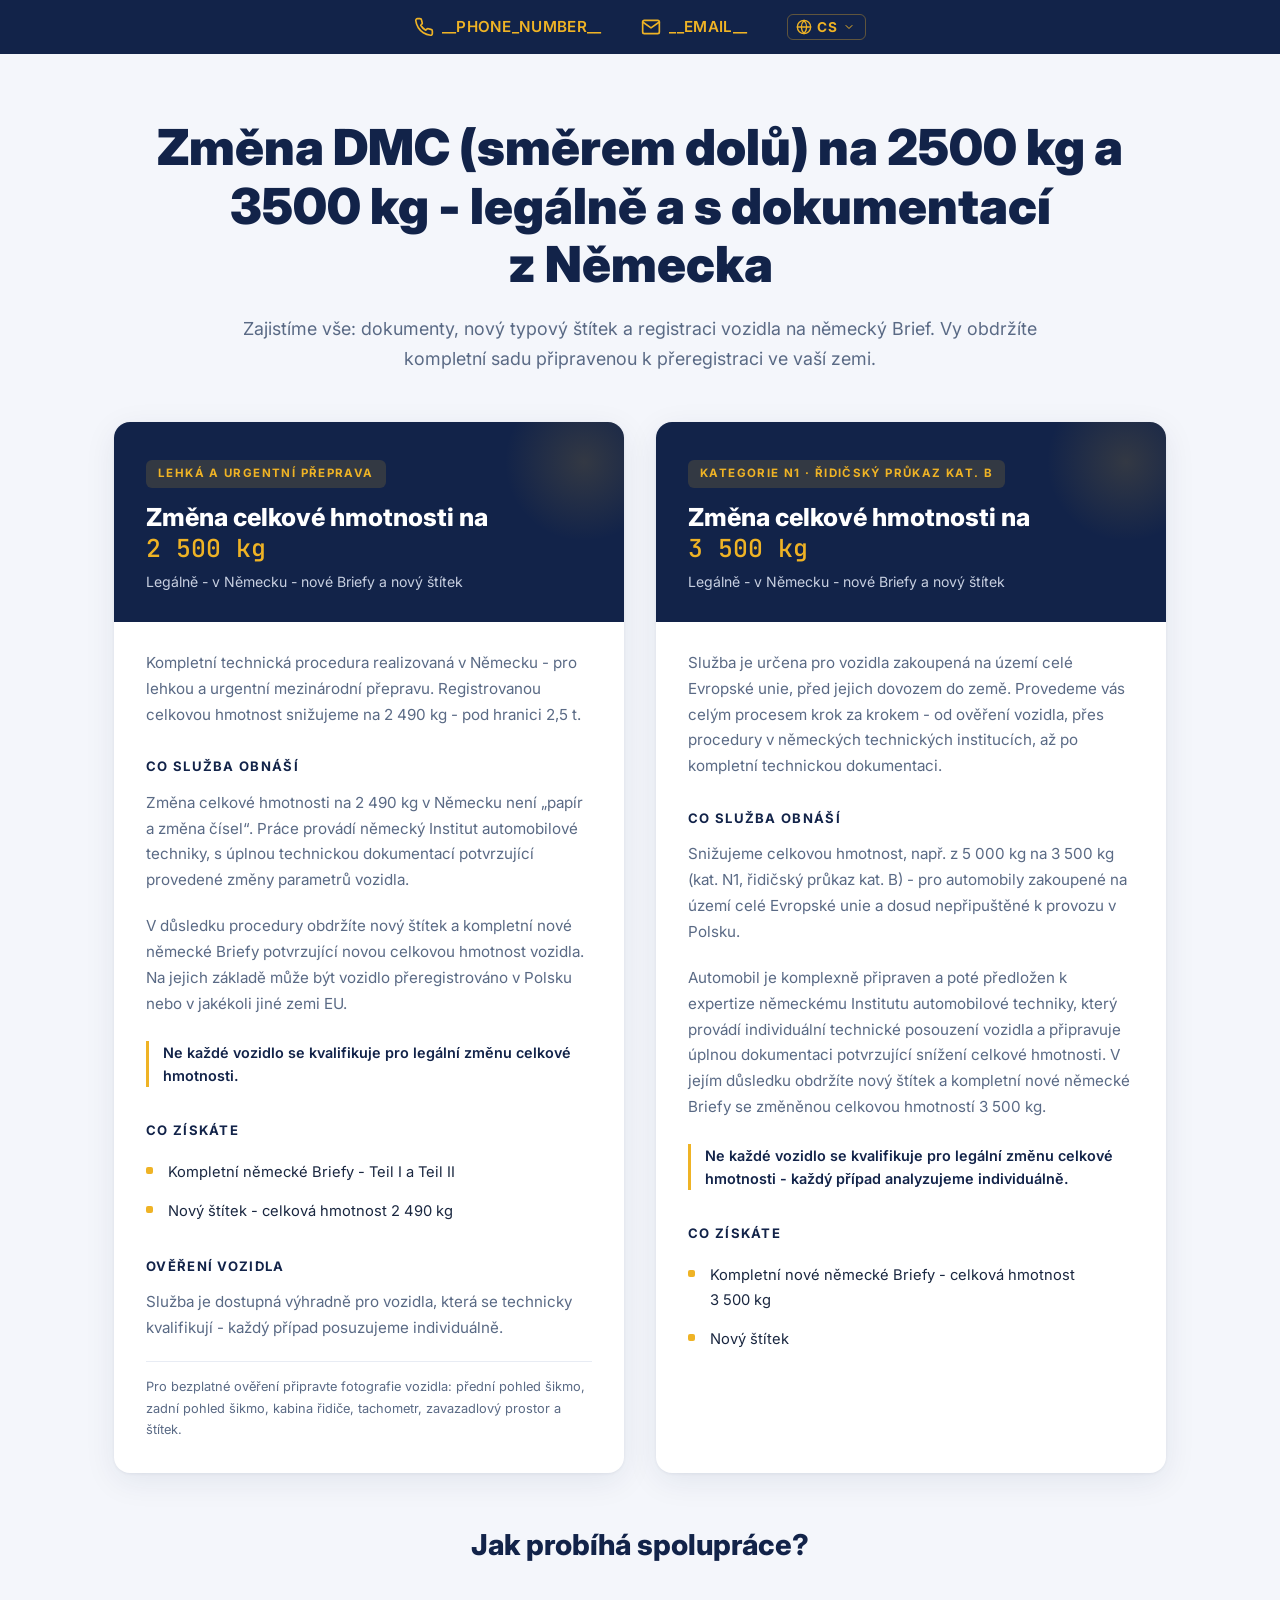
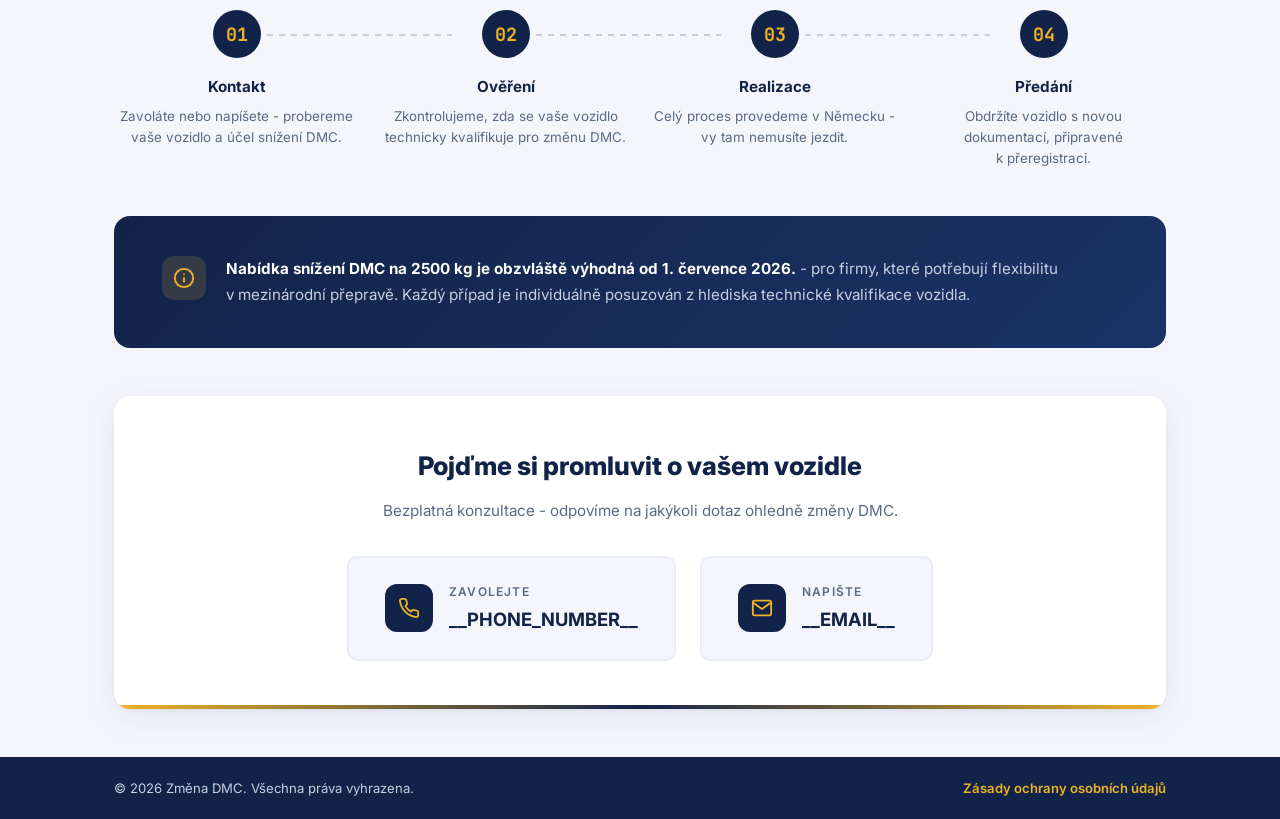
==== commit c9b7b131: "Content update" ====
--- a/cs/index.html
+++ b/cs/index.html
@@ -85,15 +85,15 @@
         </svg>
       </button>
       <ul class="lang-menu" role="listbox">
-        <li><a href="/" hreflang="pl" lang="pl">PL — Polski</a></li>
-        <li><a href="/en/" hreflang="en" lang="en">EN — English</a></li>
-        <li><a href="/ro/" hreflang="ro" lang="ro">RO — Română</a></li>
-        <li><a href="/cs/" hreflang="cs" lang="cs" aria-selected="true">CS — Čeština</a></li>
-        <li><a href="/it/" hreflang="it" lang="it">IT — Italiano</a></li>
-        <li><a href="/hu/" hreflang="hu" lang="hu">HU — Magyar</a></li>
-        <li><a href="/es/" hreflang="es" lang="es">ES — Español</a></li>
-        <li><a href="/uk/" hreflang="uk" lang="uk">UK — Українська</a></li>
-        <li><a href="/ru/" hreflang="ru" lang="ru">RU — Русский</a></li>
+        <li><a href="/" hreflang="pl" lang="pl">PL - Polski</a></li>
+        <li><a href="/en/" hreflang="en" lang="en">EN - English</a></li>
+        <li><a href="/ro/" hreflang="ro" lang="ro">RO - Română</a></li>
+        <li><a href="/cs/" hreflang="cs" lang="cs" aria-selected="true">CS - Čeština</a></li>
+        <li><a href="/it/" hreflang="it" lang="it">IT - Italiano</a></li>
+        <li><a href="/hu/" hreflang="hu" lang="hu">HU - Magyar</a></li>
+        <li><a href="/es/" hreflang="es" lang="es">ES - Español</a></li>
+        <li><a href="/uk/" hreflang="uk" lang="uk">UK - Українська</a></li>
+        <li><a href="/ru/" hreflang="ru" lang="ru">RU - Русский</a></li>
       </ul>
     </div>
   </div>
@@ -102,7 +102,7 @@
 
     <!-- ===== INTRO ===== -->
     <section class="intro fade-in">
-      <h1>Změna&nbsp;DMC (směrem dolů) na 2500&nbsp;kg a 3500&nbsp;kg — legálně a&nbsp;s&nbsp;dokumentací z&nbsp;Německa</h1>
+      <h1>Změna&nbsp;DMC (směrem dolů) na 2500&nbsp;kg a 3500&nbsp;kg - legálně a&nbsp;s&nbsp;dokumentací z&nbsp;Německa</h1>
       <p>Zajistíme vše: dokumenty, nový&nbsp;typový štítek a registraci vozidla na německý&nbsp;Brief.
       Vy obdržíte kompletní sadu připravenou k&nbsp;přeregistraci ve vaší&nbsp;zemi.</p>
     </section>
@@ -110,84 +110,54 @@
     <!-- ===== SERVICES ===== -->
     <div class="services">
 
-      <!-- CARD 1: DMC 2500 -->
+      <!-- CARD 1: 2500 -->
       <article class="service-card fade-in" id="dmc-2500">
         <div class="card-header">
-          <span class="tag">Pro lehkou přepravu</span>
-          <h2>Změna DMC na <span class="dmc-val">2 500 kg</span></h2>
-          <p class="subtitle">Legálně — v Německu — se zápisem do rejstříků EU</p>
+          <span class="tag">Lehká a urgentní přeprava</span>
+          <h2>Změna celkové hmotnosti na <span class="dmc-val">2&nbsp;500&nbsp;kg</span></h2>
+          <p class="subtitle">Legálně - v Německu - nové Briefy a nový štítek</p>
         </div>
         <div class="card-body">
-          <p>Změna DMC na 2500 kg se provádí v Německu s úplným technickým a administrativním postupem, zahrnujícím přeregistraci vozidla před jeho uvedením do České republiky. Služba je prováděna ve spolupráci s akreditovaným německým institutem automobilové techniky a je založena na kompletní technické dokumentaci, na jejímž základě legálně snížíme DMC vozidla a následně jej znovu zaregistrujeme v Německu. <strong>Údaje o vozidle jsou zaneseny do systémů a rejstříků EU.</strong></p>
-
-          <div class="callout-box">
-            <h3>Procedura Premium</h3>
-            <p>Služba změny DMC není „papír a změna čísel" — jedná se o kompletní technickou a administrativní proceduru prováděnou v Německu. Zahrnuje přípravu úplné technické dokumentace akreditovaným Institutem automobilové techniky, formální schválení vozidla k provozu po provedených změnách a jeho registraci v Německu, v jejímž důsledku jsou údaje zapsány do příslušných rejstříků EU. <strong>Ne každé vozidlo se kvalifikuje pro legální změnu DMC — každý případ posuzujeme individuálně.</strong></p>
-          </div>
+          <p>Kompletní technická procedura realizovaná v Německu - pro lehkou a urgentní mezinárodní přepravu. Registrovanou celkovou hmotnost snižujeme na 2&nbsp;490&nbsp;kg - pod hranici 2,5&nbsp;t.</p>
+
+          <h3>Co služba obnáší</h3>
+          <p>Změna celkové hmotnosti na 2&nbsp;490&nbsp;kg v Německu není „papír a změna čísel“. Práce provádí německý Institut automobilové techniky, s úplnou technickou dokumentací potvrzující provedené změny parametrů vozidla.</p>
+          <p>V důsledku procedury obdržíte nový štítek a kompletní nové německé Briefy potvrzující novou celkovou hmotnost vozidla. Na jejich základě může být vozidlo přeregistrováno v Polsku nebo v jakékoli jiné zemi EU.</p>
+          <p class="scope-note">Ne každé vozidlo se kvalifikuje pro legální změnu celkové hmotnosti.</p>
 
           <h3>Co získáte</h3>
           <ul class="check-list">
-            <li>Zápis do unijních rejstříků jako vozidlo s legálně změněným DMC</li>
-            <li>Kompletní nové německé registrační doklady (Brief Teil I a II) s DMC 2500 kg</li>
-            <li>Nový typový štítek s vyznačenými změnami — doklady uznávané v celé EU</li>
+            <li>Kompletní německé Briefy - Teil I a Teil II</li>
+            <li>Nový štítek - celková hmotnost 2&nbsp;490&nbsp;kg</li>
           </ul>
-
-          <div class="roadside-box">
-            <div class="roadside-icon">🛡️</div>
-            <div>
-              <h3>Silniční kontrola v EU</h3>
-              <p>Vozidlo po změně DMC je plně v souladu s databázemi EU — údaje v systémech odpovídají dokladům, což znamená žádné problémy při kontrolách (Policie, ITD, BAG a jejich ekvivalenty v celé EU).</p>
-            </div>
-          </div>
-
-          <h3>Pro koho je tato nabídka</h3>
-          <ul class="check-list">
-            <li>Dopravci a logistické firmy s lehkými náklady</li>
-            <li>Vozidla, která nepotřebují nosnost nad 2,5 t</li>
-            <li>Firmy oceňující rychlost, flexibilitu a nulové prostoje</li>
-          </ul>
-
-          <h3>Příklady použití</h3>
-          <div class="use-cases">
-            <span class="pill">🩺 Léky a farmaceutické výrobky</span>
-            <span class="pill">🧬 Lékařské a biologické materiály</span>
-            <span class="pill">⚙️ Kritické díly (AOG, automotive, průmysl)</span>
-            <span class="pill">💻 Elektronika a komponenty vysoké hodnoty</span>
-            <span class="pill">⏱️ Časově kritické a just-in-time zásilky</span>
-          </div>
-
-          <p class="verification-note">Služba je dostupná výhradně pro vozidla splňující technické požadavky. Před zahájením procedury provádíme bezplatné ověření — připravte fotografie vozidla, VIN číslo a fotografii typového štítku.</p>
+          <div class="verify-block">
+            <h3>Ověření vozidla</h3>
+            <p>Služba je dostupná výhradně pro vozidla, která se technicky kvalifikují - každý případ posuzujeme individuálně.</p>
+            <p class="verification-note">Pro bezplatné ověření připravte fotografie vozidla: přední pohled šikmo, zadní pohled šikmo, kabina řidiče, tachometr, zavazadlový prostor a štítek.</p>
+          </div>
         </div>
       </article>
 
-      <!-- CARD 2: DMC 3500 -->
+      <!-- CARD 2: 3500 -->
       <article class="service-card fade-in" id="dmc-3500">
         <div class="card-header">
-          <span class="tag">Nejpopulárnější</span>
-          <h2>Změna DMC na <span class="dmc-val">3 500 kg</span></h2>
-          <p class="subtitle">Kategorie N1 · řidičský průkaz sk.&nbsp;B</p>
+          <span class="tag">Kategorie N1 · řidičský průkaz kat. B</span>
+          <h2>Změna celkové hmotnosti na <span class="dmc-val">3&nbsp;500&nbsp;kg</span></h2>
+          <p class="subtitle">Legálně - v Německu - nové Briefy a nový štítek</p>
         </div>
         <div class="card-body">
-          <p>Snížíme celkovou přípustnou hmotnost vozidla — celý proces probíhá <strong>v Německu</strong>,
-            ještě než vozidlo dorazí do vaší&nbsp;země.
-            Nabídka se vztahuje na vozidla zakoupená na území celé Evropské&nbsp;unie.</p>
+          <p>Služba je určena pro vozidla zakoupená na území celé Evropské unie, před jejich dovozem do země. Provedeme vás celým procesem krok za krokem - od ověření vozidla, přes procedury v německých technických institucích, až po kompletní technickou dokumentaci.</p>
+
+          <h3>Co služba obnáší</h3>
+          <p>Snižujeme celkovou hmotnost, např. z 5&nbsp;000&nbsp;kg na 3&nbsp;500&nbsp;kg (kat.&nbsp;N1, řidičský průkaz kat.&nbsp;B) - pro automobily zakoupené na území celé Evropské unie a dosud nepřipuštěné k provozu v Polsku.</p>
+          <p>Automobil je komplexně připraven a poté předložen k expertize německému Institutu automobilové techniky, který provádí individuální technické posouzení vozidla a připravuje úplnou dokumentaci potvrzující snížení celkové hmotnosti. V jejím důsledku obdržíte nový štítek a kompletní nové německé Briefy se změněnou celkovou hmotností 3&nbsp;500&nbsp;kg.</p>
+          <p class="scope-note">Ne každé vozidlo se kvalifikuje pro legální změnu celkové hmotnosti - každý případ analyzujeme individuálně.</p>
 
           <h3>Co získáte</h3>
           <ul class="check-list">
-            <li>Nové německé registrační doklady (Brief Teil&nbsp;I a&nbsp;II) s&nbsp;aktualizovaným&nbsp;DMC</li>
-            <li>Nový typový štítek s číslem VIN a&nbsp;aktuálními hodnotami&nbsp;hmotností</li>
-            <li>Kompletní technickou dokumentaci připravenou k&nbsp;přeregistraci ve vaší zemi nebo v&nbsp;jiném státě&nbsp;EU</li>
+            <li>Kompletní nové německé Briefy - celková hmotnost 3&nbsp;500&nbsp;kg</li>
+            <li>Nový štítek</li>
           </ul>
-
-          <h3>Výhody pro vás</h3>
-          <ul class="check-list">
-            <li>Řídíte vozidlo s řidičským průkazem skupiny&nbsp;B</li>
-            <li>Bez nutnosti karty řidiče a&nbsp;tachografu</li>
-            <li>Nižší provozní náklady a&nbsp;pojištění</li>
-          </ul>
-
-          <p style="font-size:0.85rem; color:var(--gray-600); margin-top:auto;">Podrobné informace poskytujeme
-            telefonicky — zavolejte nám a najdeme nejlepší řešení pro vaše&nbsp;vozidlo.</p>
         </div>
       </article>
 
@@ -201,7 +171,7 @@
         <div class="step-item">
           <div class="step-num">01</div>
           <h4>Kontakt</h4>
-          <p>Zavoláte nebo napíšete — probereme vaše vozidlo a účel snížení&nbsp;DMC.</p>
+          <p>Zavoláte nebo napíšete - probereme vaše vozidlo a účel snížení&nbsp;DMC.</p>
         </div>
         <div class="step-item">
           <div class="step-num">02</div>
@@ -211,7 +181,7 @@
         <div class="step-item">
           <div class="step-num">03</div>
           <h4>Realizace</h4>
-          <p>Celý proces provedeme v&nbsp;Německu — vy tam nemusíte&nbsp;jezdit.</p>
+          <p>Celý proces provedeme v&nbsp;Německu - vy tam nemusíte&nbsp;jezdit.</p>
         </div>
         <div class="step-item">
           <div class="step-num">04</div>
@@ -231,7 +201,7 @@
           <line x1="12" y1="8" x2="12.01" y2="8" />
         </svg>
       </div>
-      <p><strong>Nabídka snížení DMC na 2500&nbsp;kg je obzvláště výhodná od 1.&nbsp;července 2026.</strong> — pro
+      <p><strong>Nabídka snížení DMC na 2500&nbsp;kg je obzvláště výhodná od 1.&nbsp;července 2026.</strong> - pro
         firmy, které potřebují flexibilitu v&nbsp;mezinárodní přepravě. Každý případ je individuálně
         posuzován z hlediska technické kvalifikace&nbsp;vozidla.</p>
     </div>
@@ -239,7 +209,7 @@
     <!-- ===== FOOTER CONTACT ===== -->
     <section class="footer-contact fade-in" id="kontakt">
       <h2>Pojďme si promluvit o vašem vozidle</h2>
-      <p class="sub">Bezplatná konzultace — odpovíme na jakýkoli dotaz ohledně změny&nbsp;DMC.</p>
+      <p class="sub">Bezplatná konzultace - odpovíme na jakýkoli dotaz ohledně změny&nbsp;DMC.</p>
       <div class="contact-cards">
         <a href="#" class="contact-card" id="phone-bottom" data-contact="phone">
           <div class="cc-icon">
--- a/style.css
+++ b/style.css
@@ -305,7 +305,7 @@
 }
 
 .check-list li {
-    padding: 7px 0 7px 30px;
+    padding: 7px 0 7px 22px;
     position: relative;
     font-size: 0.92rem;
     color: var(--text);
@@ -315,100 +315,40 @@
     content: '';
     position: absolute;
     left: 0;
-    top: 11px;
-    width: 18px;
-    height: 18px;
+    top: 14px;
+    width: 7px;
+    height: 7px;
     background: var(--gold);
-    border-radius: 50%;
-    opacity: 0.2;
-}
-
-.check-list li::after {
-    content: '✓';
-    position: absolute;
-    left: 4px;
-    top: 9px;
-    font-size: 0.72rem;
-    font-weight: 800;
-    color: var(--gold-dark);
-}
-
-/* CALLOUT BOX */
-.callout-box {
-    background: rgba(18, 35, 73, 0.04);
-    border: 1px solid rgba(18, 35, 73, 0.12);
-    border-radius: var(--radius-sm);
-    padding: 20px;
-    margin-bottom: 24px;
-}
-
-.callout-box h3 {
+    border-radius: 2px;
+}
+
+/* SCOPE NOTE - qualification highlight */
+.card-body .scope-note {
+    border-left: 3px solid var(--gold);
+    padding-left: 14px;
+    margin: 4px 0 24px;
+    font-size: 0.9rem;
+    font-weight: 600;
+    color: var(--navy);
+    line-height: 1.6;
+}
+
+/* VERIFICATION BLOCK - pinned to the bottom of the card */
+.verify-block {
+    margin-top: auto;
+}
+
+.card-body .verify-block h3 {
     margin-top: 0;
-    margin-bottom: 8px;
-}
-
-.callout-box p {
-    margin-bottom: 0;
-    font-size: 0.88rem;
-}
-
-/* ROADSIDE BOX */
-.roadside-box {
-    display: flex;
-    align-items: flex-start;
-    gap: 12px;
-    padding: 16px;
-    background: var(--off-white);
-    border: 1px solid var(--gray-100);
-    border-radius: var(--radius-sm);
-    margin-bottom: 24px;
-}
-
-.roadside-icon {
-    font-size: 1.5rem;
-    flex-shrink: 0;
-    margin-top: 2px;
-}
-
-.roadside-box h3 {
-    margin-top: 0;
-    margin-bottom: 6px;
-    font-size: 0.78rem;
-}
-
-.roadside-box p {
-    margin-bottom: 0;
-    font-size: 0.85rem;
-    color: var(--gray-600);
-}
-
-/* VERIFICATION NOTE */
-.verification-note {
-    font-size: 0.78rem;
+}
+
+.card-body .verification-note {
+    font-size: 0.8rem;
     color: var(--gray-600);
     border-top: 1px solid var(--gray-100);
-    padding-top: 16px;
-    margin-top: auto;
+    padding-top: 14px;
+    margin-top: 12px;
     margin-bottom: 0;
-}
-
-/* USE-CASES PILLS */
-.use-cases {
-    display: flex;
-    flex-wrap: wrap;
-    gap: 8px;
-    margin-top: auto;
-}
-
-.use-cases .pill {
-    background: var(--off-white);
-    border: 1px solid var(--gray-100);
-    color: var(--navy);
-    font-size: 0.78rem;
-    font-weight: 600;
-    padding: 5px 14px;
-    border-radius: 50px;
-    white-space: nowrap;
 }
 
 /* ===== HOW IT WORKS ===== */
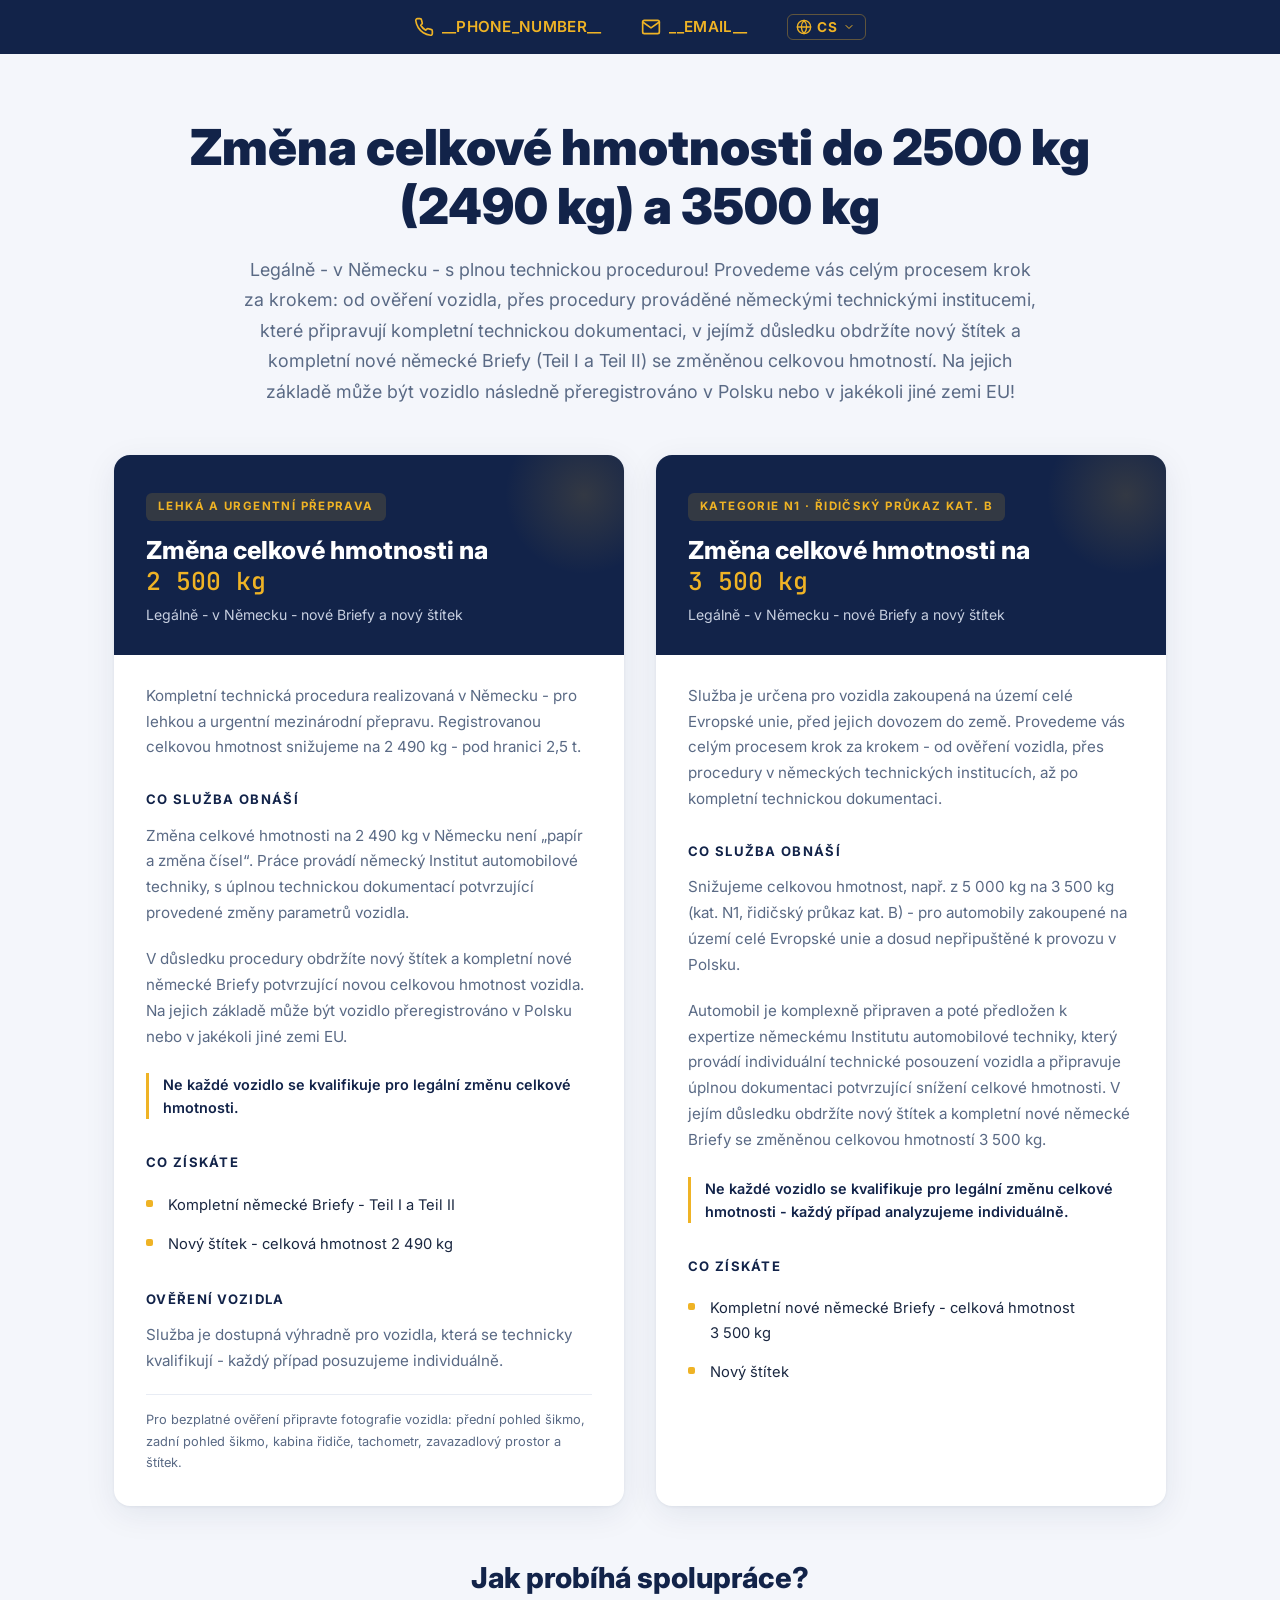
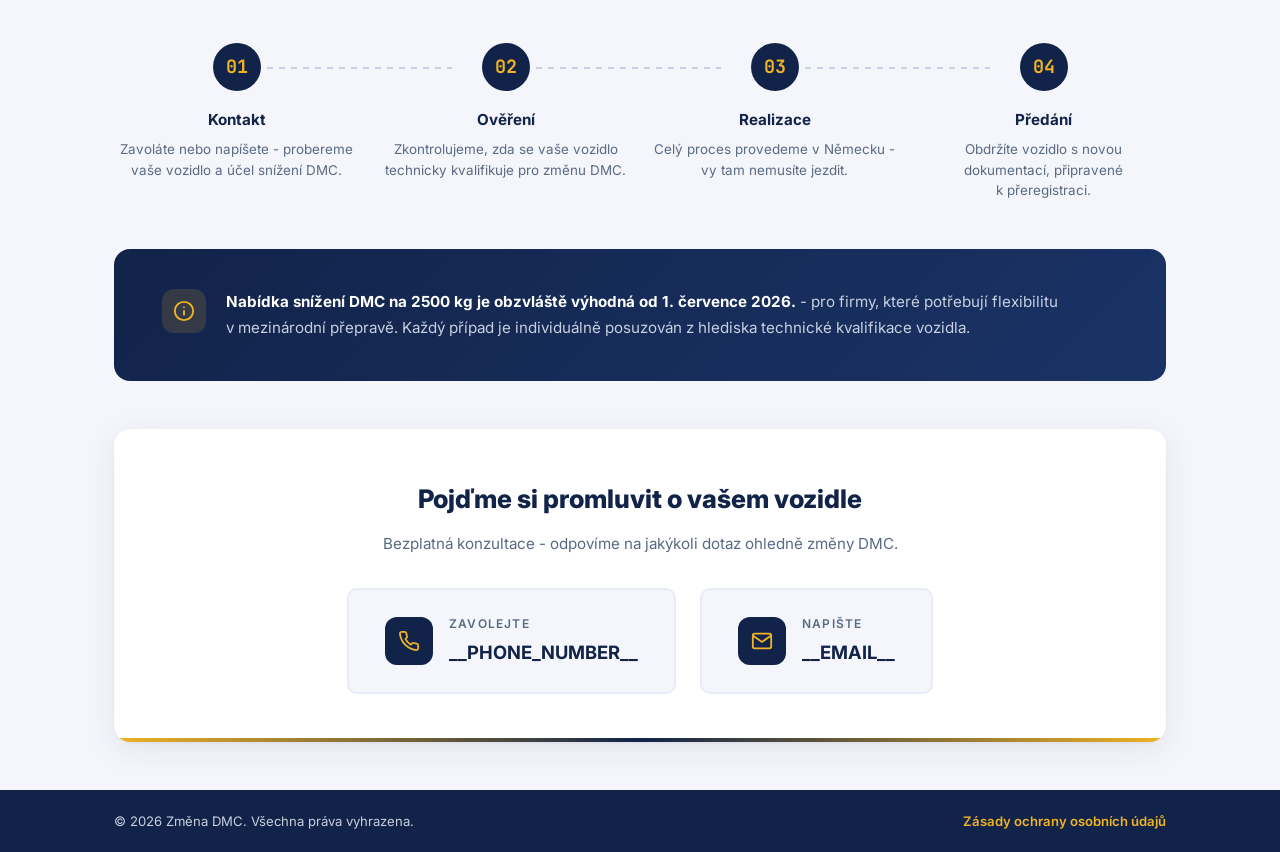
==== commit 2bf0d2a5: "Title updaete" ====
--- a/cs/index.html
+++ b/cs/index.html
@@ -102,9 +102,8 @@
 
     <!-- ===== INTRO ===== -->
     <section class="intro fade-in">
-      <h1>Změna&nbsp;DMC (směrem dolů) na 2500&nbsp;kg a 3500&nbsp;kg - legálně a&nbsp;s&nbsp;dokumentací z&nbsp;Německa</h1>
-      <p>Zajistíme vše: dokumenty, nový&nbsp;typový štítek a registraci vozidla na německý&nbsp;Brief.
-      Vy obdržíte kompletní sadu připravenou k&nbsp;přeregistraci ve vaší&nbsp;zemi.</p>
+      <h1>Změna celkové hmotnosti do 2500&nbsp;kg (2490&nbsp;kg) a 3500&nbsp;kg</h1>
+      <p>Legálně - v Německu - s plnou technickou procedurou! Provedeme vás celým procesem krok za krokem: od ověření vozidla, přes procedury prováděné německými technickými institucemi, které připravují kompletní technickou dokumentaci, v jejímž důsledku obdržíte nový štítek a kompletní nové německé Briefy (Teil I a Teil II) se změněnou celkovou hmotností. Na jejich základě může být vozidlo následně přeregistrováno v Polsku nebo v jakékoli jiné zemi EU!</p>
     </section>
 
     <!-- ===== SERVICES ===== -->
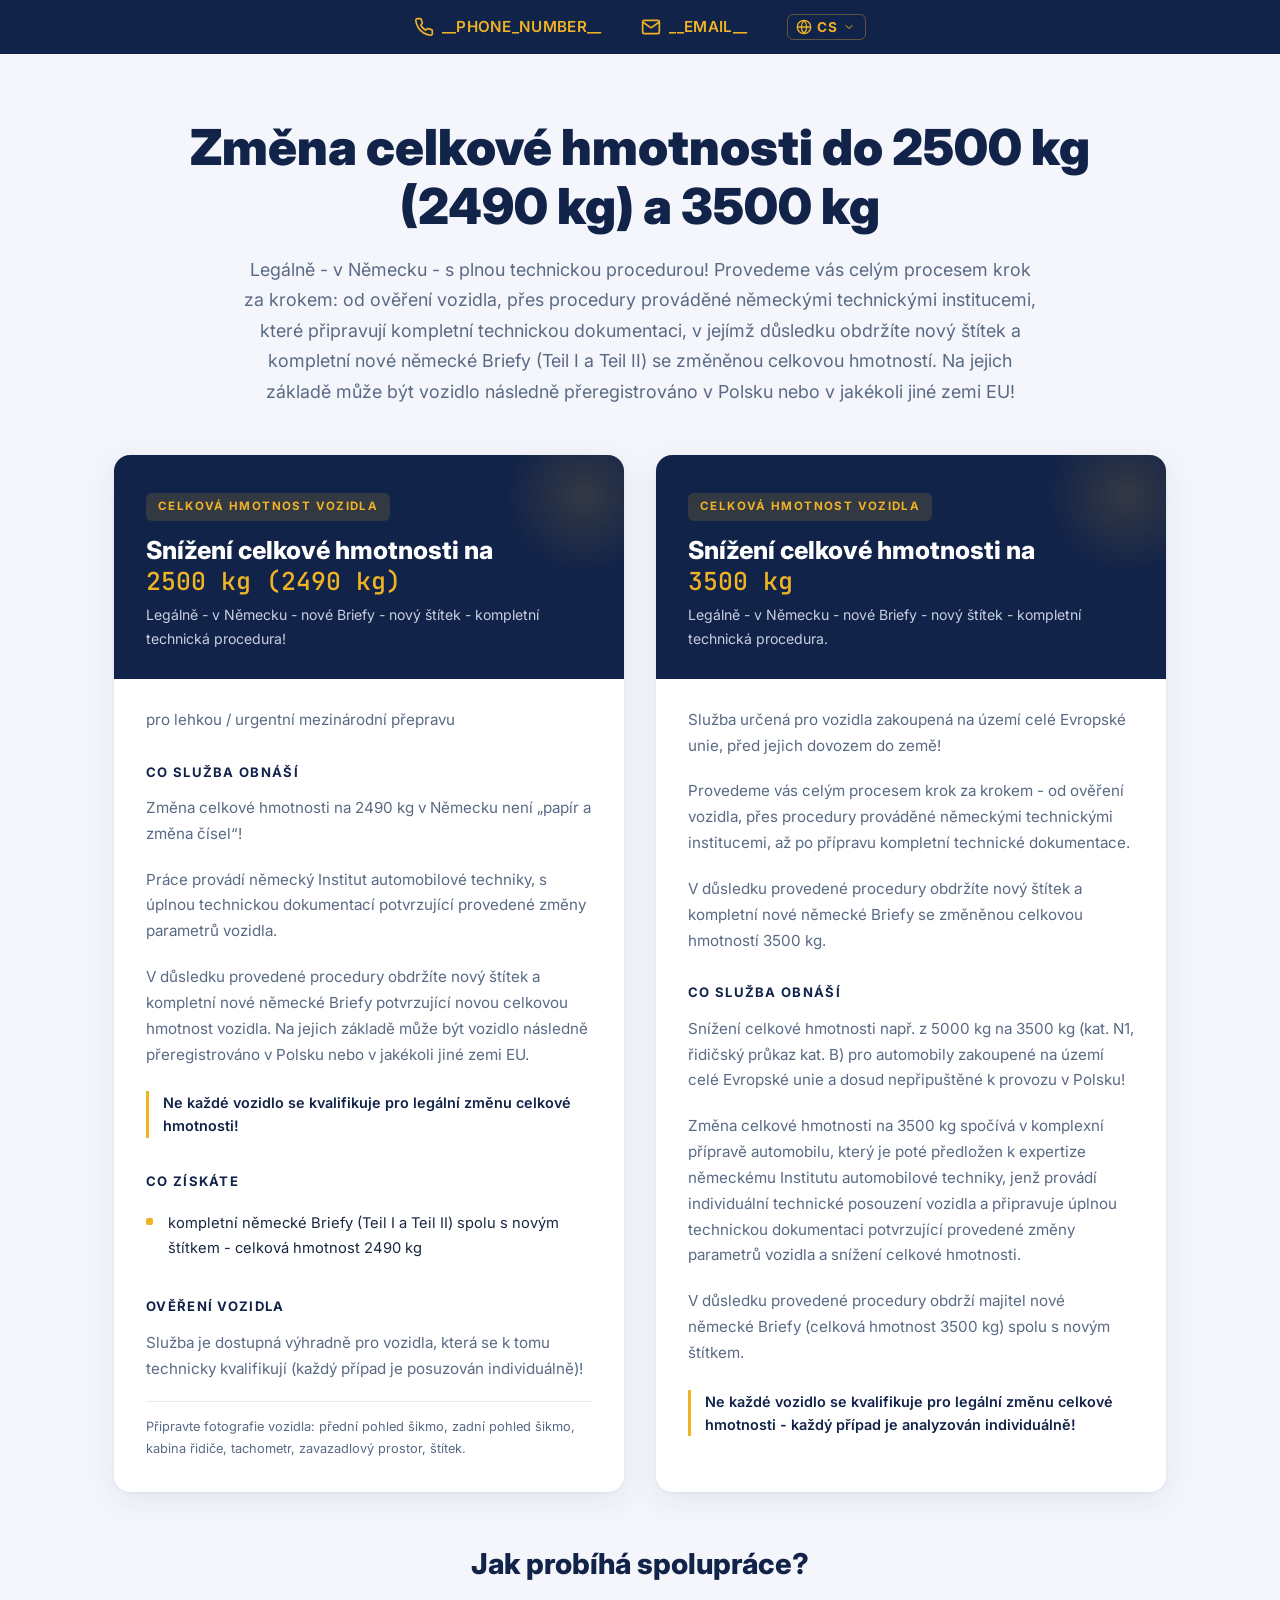
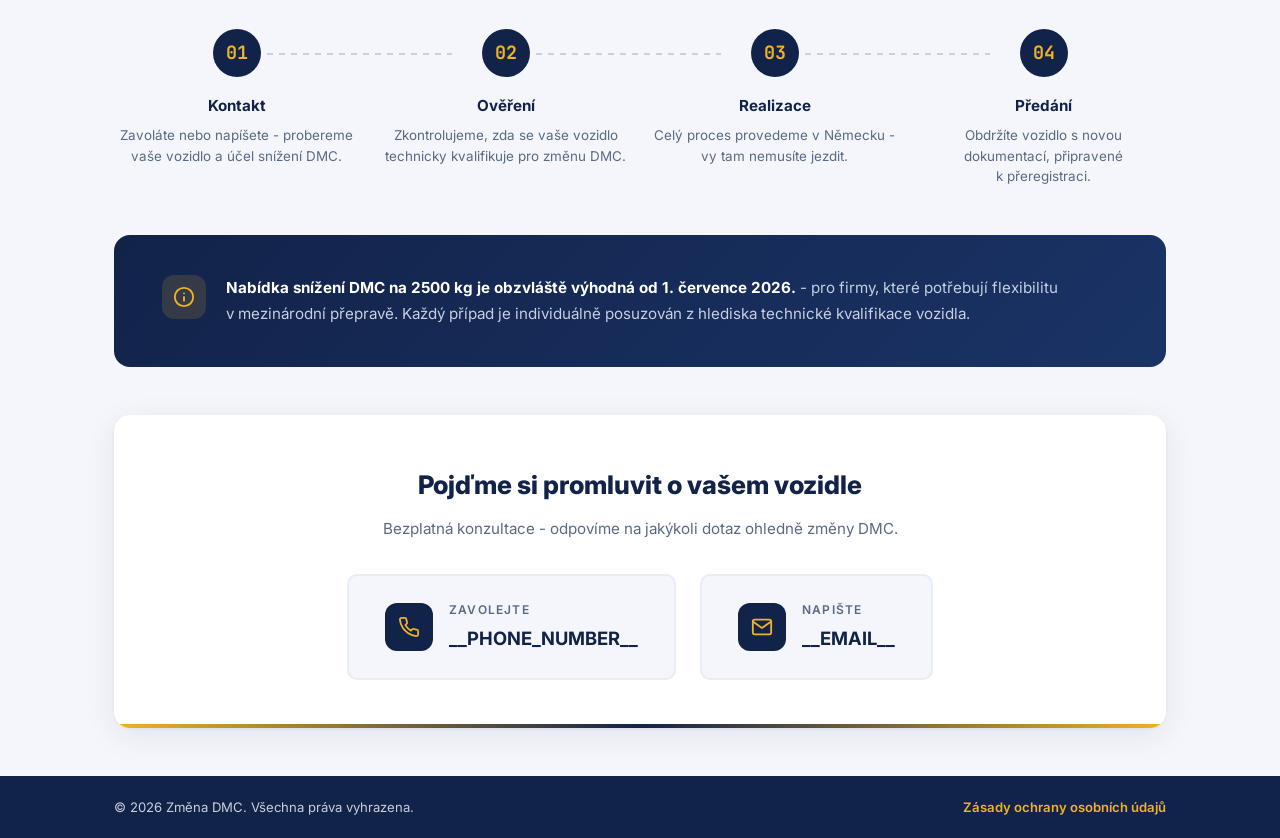
==== commit 96b6d653: "Content change" ====
--- a/cs/index.html
+++ b/cs/index.html
@@ -112,27 +112,27 @@
       <!-- CARD 1: 2500 -->
       <article class="service-card fade-in" id="dmc-2500">
         <div class="card-header">
-          <span class="tag">Lehká a urgentní přeprava</span>
-          <h2>Změna celkové hmotnosti na <span class="dmc-val">2&nbsp;500&nbsp;kg</span></h2>
-          <p class="subtitle">Legálně - v Německu - nové Briefy a nový štítek</p>
+          <span class="tag">Celková hmotnost vozidla</span>
+          <h2>Snížení celkové hmotnosti na <span class="dmc-val">2500&nbsp;kg (2490&nbsp;kg)</span></h2>
+          <p class="subtitle">Legálně - v Německu - nové Briefy - nový štítek - kompletní technická procedura!</p>
         </div>
         <div class="card-body">
-          <p>Kompletní technická procedura realizovaná v Německu - pro lehkou a urgentní mezinárodní přepravu. Registrovanou celkovou hmotnost snižujeme na 2&nbsp;490&nbsp;kg - pod hranici 2,5&nbsp;t.</p>
+          <p>pro lehkou / urgentní mezinárodní přepravu</p>
 
           <h3>Co služba obnáší</h3>
-          <p>Změna celkové hmotnosti na 2&nbsp;490&nbsp;kg v Německu není „papír a změna čísel“. Práce provádí německý Institut automobilové techniky, s úplnou technickou dokumentací potvrzující provedené změny parametrů vozidla.</p>
-          <p>V důsledku procedury obdržíte nový štítek a kompletní nové německé Briefy potvrzující novou celkovou hmotnost vozidla. Na jejich základě může být vozidlo přeregistrováno v Polsku nebo v jakékoli jiné zemi EU.</p>
-          <p class="scope-note">Ne každé vozidlo se kvalifikuje pro legální změnu celkové hmotnosti.</p>
+          <p>Změna celkové hmotnosti na 2490&nbsp;kg v Německu není „papír a změna čísel“!</p>
+          <p>Práce provádí německý Institut automobilové techniky, s úplnou technickou dokumentací potvrzující provedené změny parametrů vozidla.</p>
+          <p>V důsledku provedené procedury obdržíte nový štítek a kompletní nové německé Briefy potvrzující novou celkovou hmotnost vozidla. Na jejich základě může být vozidlo následně přeregistrováno v Polsku nebo v jakékoli jiné zemi EU.</p>
+          <p class="scope-note">Ne každé vozidlo se kvalifikuje pro legální změnu celkové hmotnosti!</p>
 
           <h3>Co získáte</h3>
           <ul class="check-list">
-            <li>Kompletní německé Briefy - Teil I a Teil II</li>
-            <li>Nový štítek - celková hmotnost 2&nbsp;490&nbsp;kg</li>
+            <li>kompletní německé Briefy (Teil I a Teil II) spolu s novým štítkem - celková hmotnost 2490&nbsp;kg</li>
           </ul>
           <div class="verify-block">
             <h3>Ověření vozidla</h3>
-            <p>Služba je dostupná výhradně pro vozidla, která se technicky kvalifikují - každý případ posuzujeme individuálně.</p>
-            <p class="verification-note">Pro bezplatné ověření připravte fotografie vozidla: přední pohled šikmo, zadní pohled šikmo, kabina řidiče, tachometr, zavazadlový prostor a štítek.</p>
+            <p>Služba je dostupná výhradně pro vozidla, která se k tomu technicky kvalifikují (každý případ je posuzován individuálně)!</p>
+            <p class="verification-note">Připravte fotografie vozidla: přední pohled šikmo, zadní pohled šikmo, kabina řidiče, tachometr, zavazadlový prostor, štítek.</p>
           </div>
         </div>
       </article>
@@ -140,23 +140,20 @@
       <!-- CARD 2: 3500 -->
       <article class="service-card fade-in" id="dmc-3500">
         <div class="card-header">
-          <span class="tag">Kategorie N1 · řidičský průkaz kat. B</span>
-          <h2>Změna celkové hmotnosti na <span class="dmc-val">3&nbsp;500&nbsp;kg</span></h2>
-          <p class="subtitle">Legálně - v Německu - nové Briefy a nový štítek</p>
+          <span class="tag">Celková hmotnost vozidla</span>
+          <h2>Snížení celkové hmotnosti na <span class="dmc-val">3500&nbsp;kg</span></h2>
+          <p class="subtitle">Legálně - v Německu - nové Briefy - nový štítek - kompletní technická procedura.</p>
         </div>
         <div class="card-body">
-          <p>Služba je určena pro vozidla zakoupená na území celé Evropské unie, před jejich dovozem do země. Provedeme vás celým procesem krok za krokem - od ověření vozidla, přes procedury v německých technických institucích, až po kompletní technickou dokumentaci.</p>
+          <p>Služba určená pro vozidla zakoupená na území celé Evropské unie, před jejich dovozem do země!</p>
+          <p>Provedeme vás celým procesem krok za krokem - od ověření vozidla, přes procedury prováděné německými technickými institucemi, až po přípravu kompletní technické dokumentace.</p>
+          <p>V důsledku provedené procedury obdržíte nový štítek a kompletní nové německé Briefy se změněnou celkovou hmotností 3500&nbsp;kg.</p>
 
           <h3>Co služba obnáší</h3>
-          <p>Snižujeme celkovou hmotnost, např. z 5&nbsp;000&nbsp;kg na 3&nbsp;500&nbsp;kg (kat.&nbsp;N1, řidičský průkaz kat.&nbsp;B) - pro automobily zakoupené na území celé Evropské unie a dosud nepřipuštěné k provozu v Polsku.</p>
-          <p>Automobil je komplexně připraven a poté předložen k expertize německému Institutu automobilové techniky, který provádí individuální technické posouzení vozidla a připravuje úplnou dokumentaci potvrzující snížení celkové hmotnosti. V jejím důsledku obdržíte nový štítek a kompletní nové německé Briefy se změněnou celkovou hmotností 3&nbsp;500&nbsp;kg.</p>
-          <p class="scope-note">Ne každé vozidlo se kvalifikuje pro legální změnu celkové hmotnosti - každý případ analyzujeme individuálně.</p>
-
-          <h3>Co získáte</h3>
-          <ul class="check-list">
-            <li>Kompletní nové německé Briefy - celková hmotnost 3&nbsp;500&nbsp;kg</li>
-            <li>Nový štítek</li>
-          </ul>
+          <p>Snížení celkové hmotnosti např. z 5000&nbsp;kg na 3500&nbsp;kg (kat. N1, řidičský průkaz kat. B) pro automobily zakoupené na území celé Evropské unie a dosud nepřipuštěné k provozu v Polsku!</p>
+          <p>Změna celkové hmotnosti na 3500&nbsp;kg spočívá v komplexní přípravě automobilu, který je poté předložen k expertize německému Institutu automobilové techniky, jenž provádí individuální technické posouzení vozidla a připravuje úplnou technickou dokumentaci potvrzující provedené změny parametrů vozidla a snížení celkové hmotnosti.</p>
+          <p>V důsledku provedené procedury obdrží majitel nové německé Briefy (celková hmotnost 3500&nbsp;kg) spolu s novým štítkem.</p>
+          <p class="scope-note">Ne každé vozidlo se kvalifikuje pro legální změnu celkové hmotnosti - každý případ je analyzován individuálně!</p>
         </div>
       </article>
 
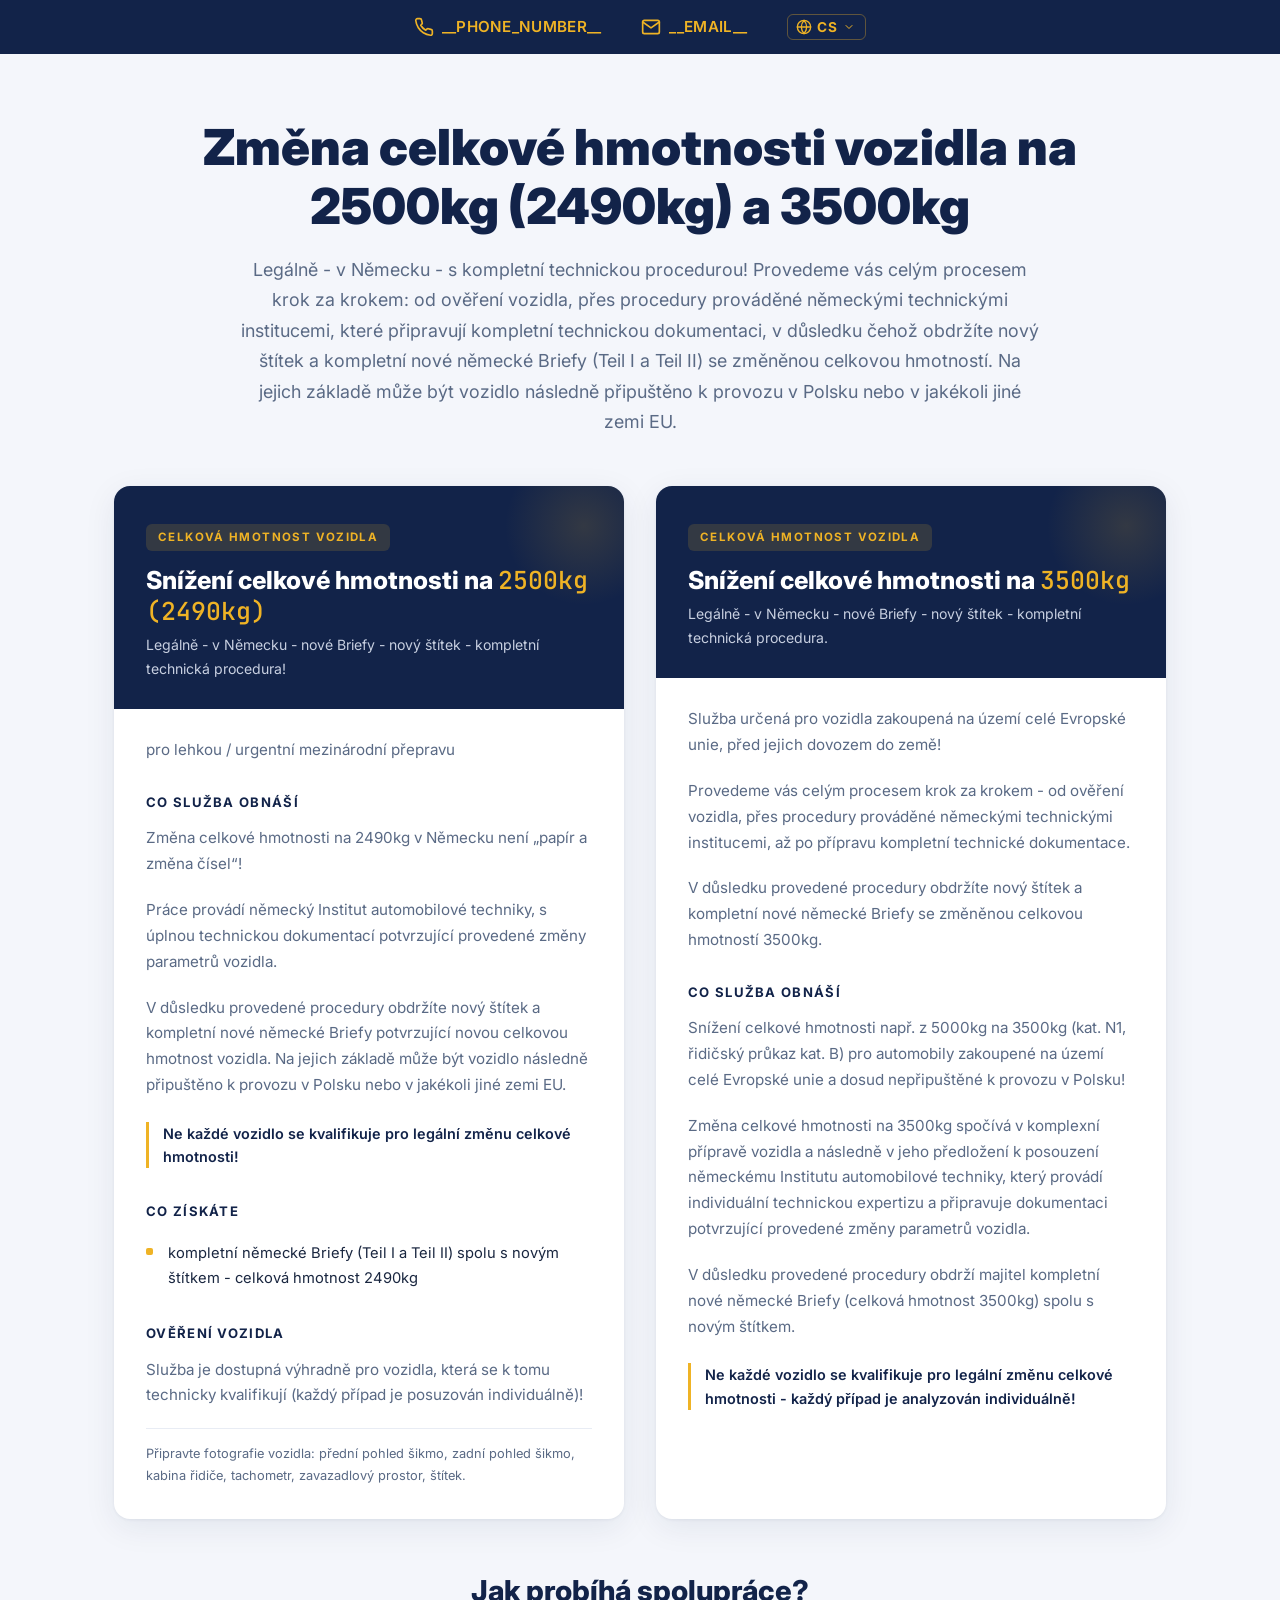
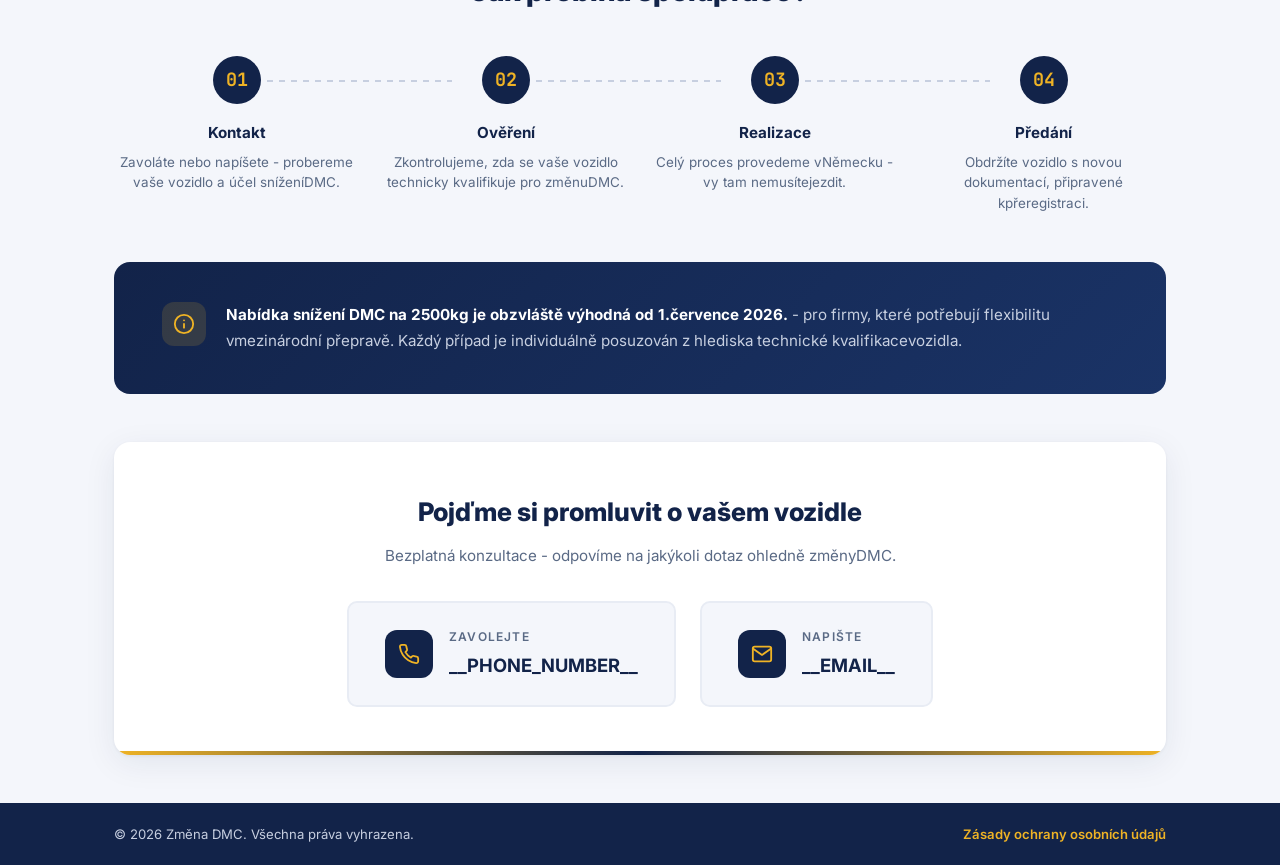
==== commit 9c90d87e: "Content update" ====
--- a/cs/index.html
+++ b/cs/index.html
@@ -102,8 +102,8 @@
 
     <!-- ===== INTRO ===== -->
     <section class="intro fade-in">
-      <h1>Změna celkové hmotnosti do 2500&nbsp;kg (2490&nbsp;kg) a 3500&nbsp;kg</h1>
-      <p>Legálně - v Německu - s plnou technickou procedurou! Provedeme vás celým procesem krok za krokem: od ověření vozidla, přes procedury prováděné německými technickými institucemi, které připravují kompletní technickou dokumentaci, v jejímž důsledku obdržíte nový štítek a kompletní nové německé Briefy (Teil I a Teil II) se změněnou celkovou hmotností. Na jejich základě může být vozidlo následně přeregistrováno v Polsku nebo v jakékoli jiné zemi EU!</p>
+      <h1>Změna celkové hmotnosti vozidla na 2500kg (2490kg) a 3500kg</h1>
+      <p>Legálně - v Německu - s kompletní technickou procedurou! Provedeme vás celým procesem krok za krokem: od ověření vozidla, přes procedury prováděné německými technickými institucemi, které připravují kompletní technickou dokumentaci, v důsledku čehož obdržíte nový štítek a kompletní nové německé Briefy (Teil I a Teil II) se změněnou celkovou hmotností. Na jejich základě může být vozidlo následně připuštěno k provozu v Polsku nebo v jakékoli jiné zemi EU.</p>
     </section>
 
     <!-- ===== SERVICES ===== -->
@@ -113,21 +113,21 @@
       <article class="service-card fade-in" id="dmc-2500">
         <div class="card-header">
           <span class="tag">Celková hmotnost vozidla</span>
-          <h2>Snížení celkové hmotnosti na <span class="dmc-val">2500&nbsp;kg (2490&nbsp;kg)</span></h2>
+          <h2>Snížení celkové hmotnosti na <span class="dmc-val">2500kg (2490kg)</span></h2>
           <p class="subtitle">Legálně - v Německu - nové Briefy - nový štítek - kompletní technická procedura!</p>
         </div>
         <div class="card-body">
           <p>pro lehkou / urgentní mezinárodní přepravu</p>
 
           <h3>Co služba obnáší</h3>
-          <p>Změna celkové hmotnosti na 2490&nbsp;kg v Německu není „papír a změna čísel“!</p>
+          <p>Změna celkové hmotnosti na 2490kg v Německu není „papír a změna čísel“!</p>
           <p>Práce provádí německý Institut automobilové techniky, s úplnou technickou dokumentací potvrzující provedené změny parametrů vozidla.</p>
-          <p>V důsledku provedené procedury obdržíte nový štítek a kompletní nové německé Briefy potvrzující novou celkovou hmotnost vozidla. Na jejich základě může být vozidlo následně přeregistrováno v Polsku nebo v jakékoli jiné zemi EU.</p>
+          <p>V důsledku provedené procedury obdržíte nový štítek a kompletní nové německé Briefy potvrzující novou celkovou hmotnost vozidla. Na jejich základě může být vozidlo následně připuštěno k provozu v Polsku nebo v jakékoli jiné zemi EU.</p>
           <p class="scope-note">Ne každé vozidlo se kvalifikuje pro legální změnu celkové hmotnosti!</p>
 
           <h3>Co získáte</h3>
           <ul class="check-list">
-            <li>kompletní německé Briefy (Teil I a Teil II) spolu s novým štítkem - celková hmotnost 2490&nbsp;kg</li>
+            <li>kompletní německé Briefy (Teil I a Teil II) spolu s novým štítkem - celková hmotnost 2490kg</li>
           </ul>
           <div class="verify-block">
             <h3>Ověření vozidla</h3>
@@ -141,18 +141,18 @@
       <article class="service-card fade-in" id="dmc-3500">
         <div class="card-header">
           <span class="tag">Celková hmotnost vozidla</span>
-          <h2>Snížení celkové hmotnosti na <span class="dmc-val">3500&nbsp;kg</span></h2>
+          <h2>Snížení celkové hmotnosti na <span class="dmc-val">3500kg</span></h2>
           <p class="subtitle">Legálně - v Německu - nové Briefy - nový štítek - kompletní technická procedura.</p>
         </div>
         <div class="card-body">
           <p>Služba určená pro vozidla zakoupená na území celé Evropské unie, před jejich dovozem do země!</p>
           <p>Provedeme vás celým procesem krok za krokem - od ověření vozidla, přes procedury prováděné německými technickými institucemi, až po přípravu kompletní technické dokumentace.</p>
-          <p>V důsledku provedené procedury obdržíte nový štítek a kompletní nové německé Briefy se změněnou celkovou hmotností 3500&nbsp;kg.</p>
+          <p>V důsledku provedené procedury obdržíte nový štítek a kompletní nové německé Briefy se změněnou celkovou hmotností 3500kg.</p>
 
           <h3>Co služba obnáší</h3>
-          <p>Snížení celkové hmotnosti např. z 5000&nbsp;kg na 3500&nbsp;kg (kat. N1, řidičský průkaz kat. B) pro automobily zakoupené na území celé Evropské unie a dosud nepřipuštěné k provozu v Polsku!</p>
-          <p>Změna celkové hmotnosti na 3500&nbsp;kg spočívá v komplexní přípravě automobilu, který je poté předložen k expertize německému Institutu automobilové techniky, jenž provádí individuální technické posouzení vozidla a připravuje úplnou technickou dokumentaci potvrzující provedené změny parametrů vozidla a snížení celkové hmotnosti.</p>
-          <p>V důsledku provedené procedury obdrží majitel nové německé Briefy (celková hmotnost 3500&nbsp;kg) spolu s novým štítkem.</p>
+          <p>Snížení celkové hmotnosti např. z 5000kg na 3500kg (kat. N1, řidičský průkaz kat. B) pro automobily zakoupené na území celé Evropské unie a dosud nepřipuštěné k provozu v Polsku!</p>
+          <p>Změna celkové hmotnosti na 3500kg spočívá v komplexní přípravě vozidla a následně v jeho předložení k posouzení německému Institutu automobilové techniky, který provádí individuální technickou expertizu a připravuje dokumentaci potvrzující provedené změny parametrů vozidla.</p>
+          <p>V důsledku provedené procedury obdrží majitel kompletní nové německé Briefy (celková hmotnost 3500kg) spolu s novým štítkem.</p>
           <p class="scope-note">Ne každé vozidlo se kvalifikuje pro legální změnu celkové hmotnosti - každý případ je analyzován individuálně!</p>
         </div>
       </article>
@@ -167,22 +167,22 @@
         <div class="step-item">
           <div class="step-num">01</div>
           <h4>Kontakt</h4>
-          <p>Zavoláte nebo napíšete - probereme vaše vozidlo a účel snížení&nbsp;DMC.</p>
+          <p>Zavoláte nebo napíšete - probereme vaše vozidlo a účel sníženíDMC.</p>
         </div>
         <div class="step-item">
           <div class="step-num">02</div>
           <h4>Ověření</h4>
-          <p>Zkontrolujeme, zda se vaše vozidlo technicky kvalifikuje pro změnu&nbsp;DMC.</p>
+          <p>Zkontrolujeme, zda se vaše vozidlo technicky kvalifikuje pro změnuDMC.</p>
         </div>
         <div class="step-item">
           <div class="step-num">03</div>
           <h4>Realizace</h4>
-          <p>Celý proces provedeme v&nbsp;Německu - vy tam nemusíte&nbsp;jezdit.</p>
+          <p>Celý proces provedeme vNěmecku - vy tam nemusítejezdit.</p>
         </div>
         <div class="step-item">
           <div class="step-num">04</div>
           <h4>Předání</h4>
-          <p>Obdržíte vozidlo s novou dokumentací, připravené k&nbsp;přeregistraci.</p>
+          <p>Obdržíte vozidlo s novou dokumentací, připravené kpřeregistraci.</p>
         </div>
       </div>
     </section>
@@ -197,15 +197,15 @@
           <line x1="12" y1="8" x2="12.01" y2="8" />
         </svg>
       </div>
-      <p><strong>Nabídka snížení DMC na 2500&nbsp;kg je obzvláště výhodná od 1.&nbsp;července 2026.</strong> - pro
-        firmy, které potřebují flexibilitu v&nbsp;mezinárodní přepravě. Každý případ je individuálně
-        posuzován z hlediska technické kvalifikace&nbsp;vozidla.</p>
+      <p><strong>Nabídka snížení DMC na 2500kg je obzvláště výhodná od 1.července 2026.</strong> - pro
+        firmy, které potřebují flexibilitu vmezinárodní přepravě. Každý případ je individuálně
+        posuzován z hlediska technické kvalifikacevozidla.</p>
     </div>
 
     <!-- ===== FOOTER CONTACT ===== -->
     <section class="footer-contact fade-in" id="kontakt">
       <h2>Pojďme si promluvit o vašem vozidle</h2>
-      <p class="sub">Bezplatná konzultace - odpovíme na jakýkoli dotaz ohledně změny&nbsp;DMC.</p>
+      <p class="sub">Bezplatná konzultace - odpovíme na jakýkoli dotaz ohledně změnyDMC.</p>
       <div class="contact-cards">
         <a href="#" class="contact-card" id="phone-bottom" data-contact="phone">
           <div class="cc-icon">
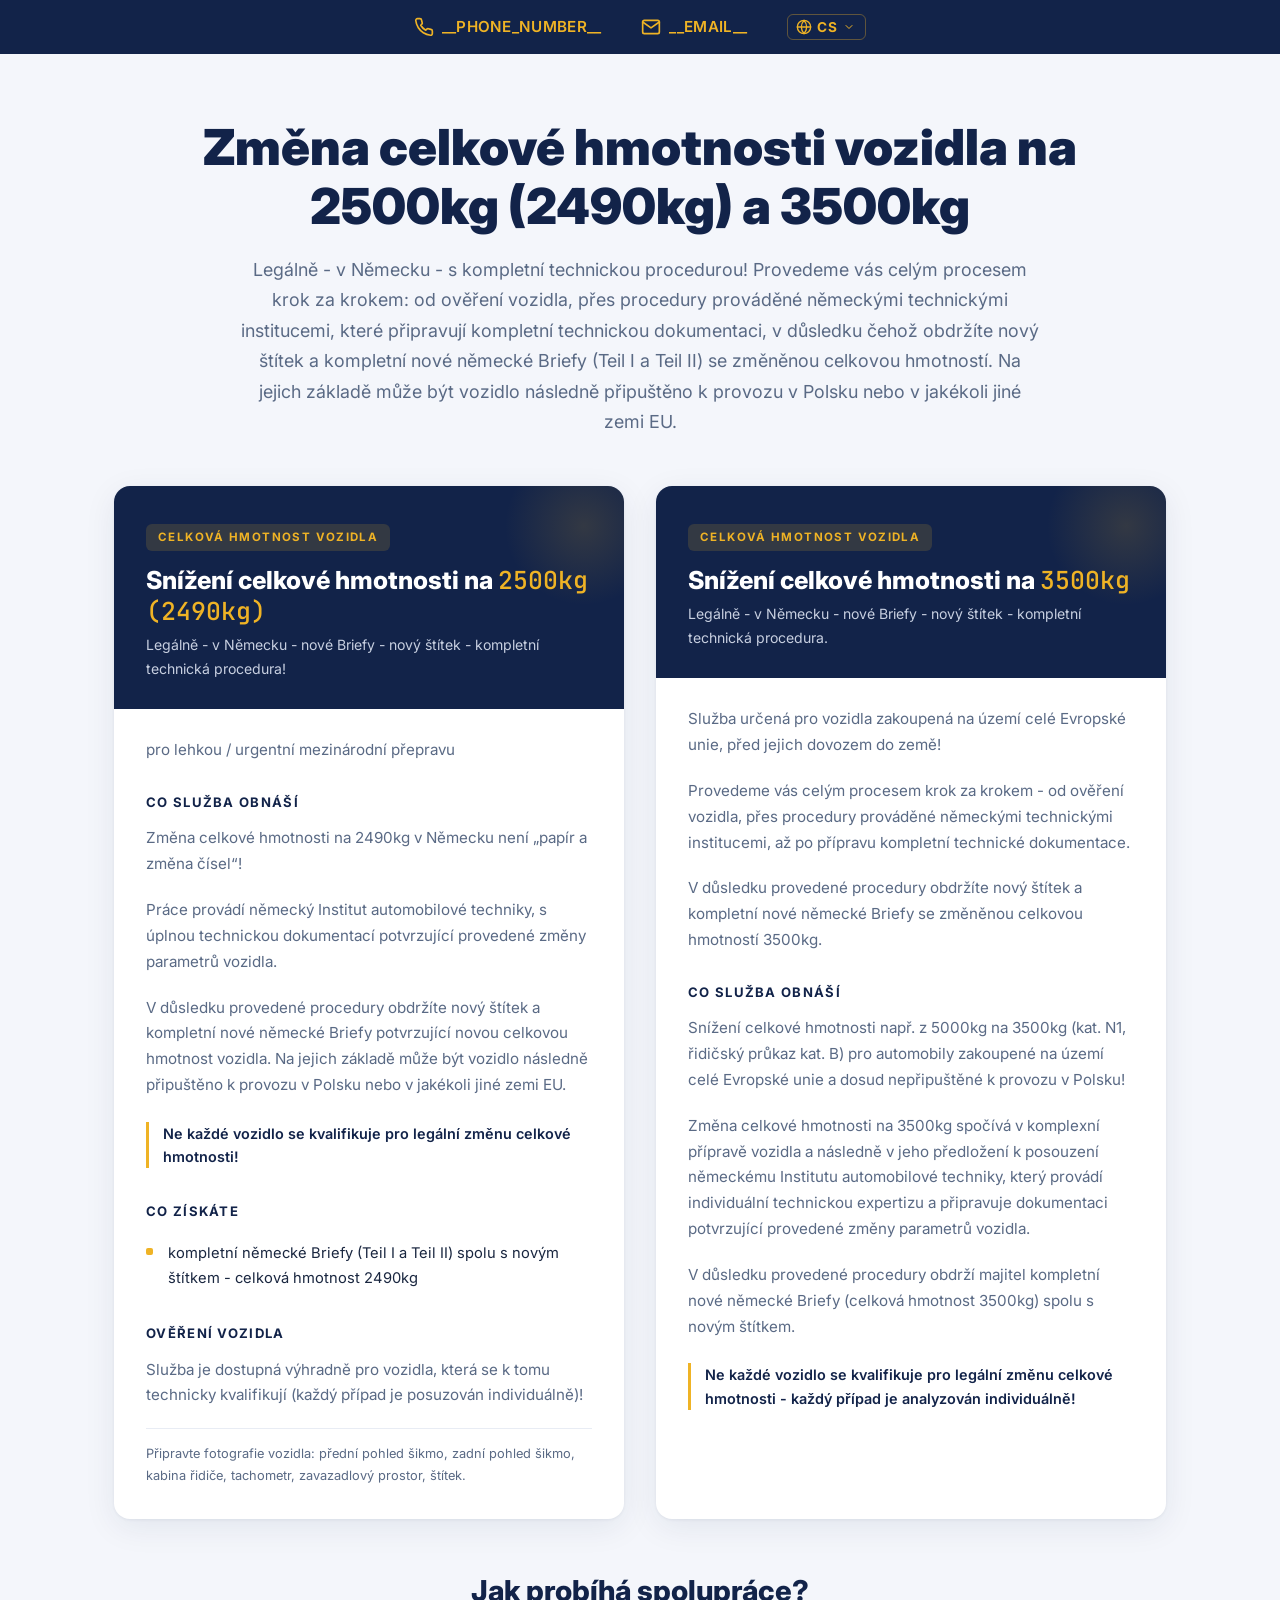
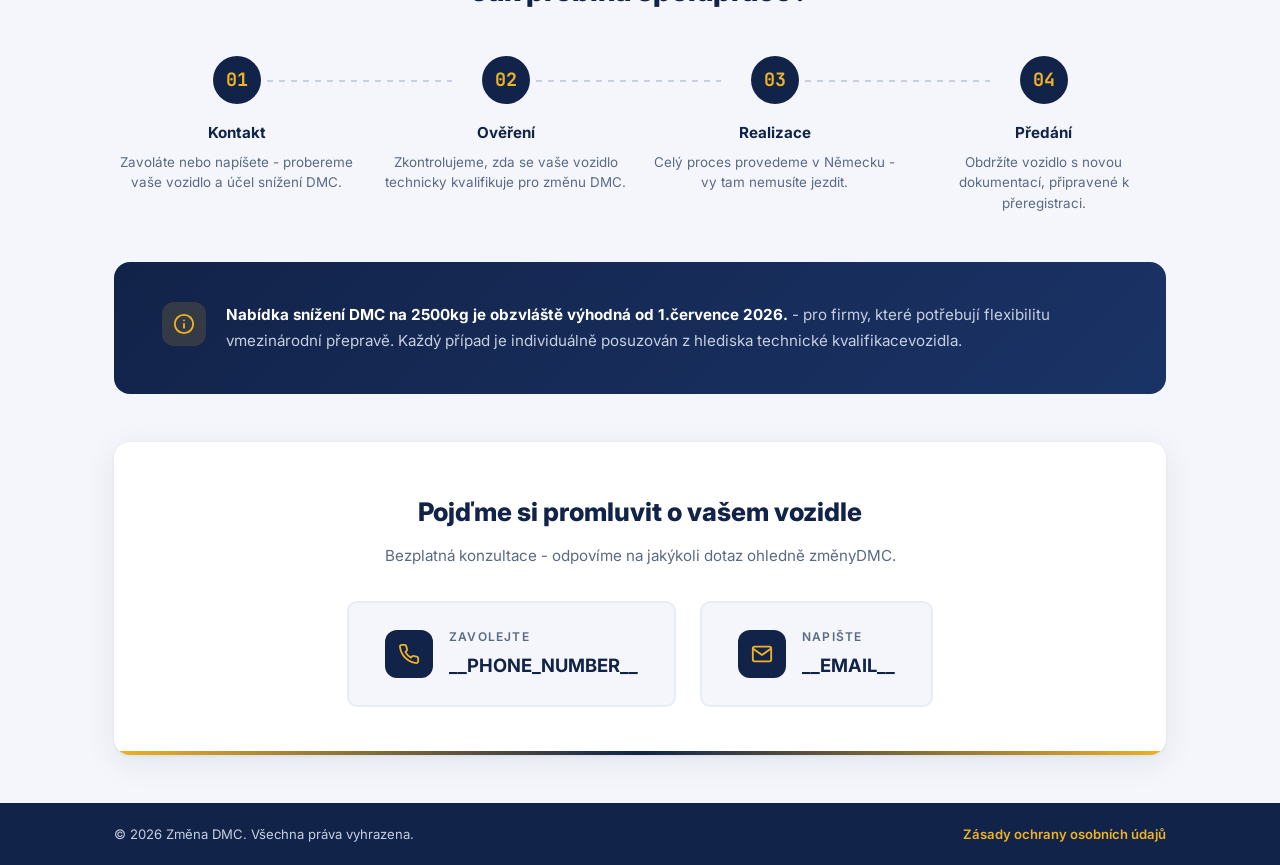
==== commit 024d5897: "Typo fixes" ====
--- a/cs/index.html
+++ b/cs/index.html
@@ -167,22 +167,22 @@
         <div class="step-item">
           <div class="step-num">01</div>
           <h4>Kontakt</h4>
-          <p>Zavoláte nebo napíšete - probereme vaše vozidlo a účel sníženíDMC.</p>
+          <p>Zavoláte nebo napíšete - probereme vaše vozidlo a účel snížení DMC.</p>
         </div>
         <div class="step-item">
           <div class="step-num">02</div>
           <h4>Ověření</h4>
-          <p>Zkontrolujeme, zda se vaše vozidlo technicky kvalifikuje pro změnuDMC.</p>
+          <p>Zkontrolujeme, zda se vaše vozidlo technicky kvalifikuje pro změnu DMC.</p>
         </div>
         <div class="step-item">
           <div class="step-num">03</div>
           <h4>Realizace</h4>
-          <p>Celý proces provedeme vNěmecku - vy tam nemusítejezdit.</p>
+          <p>Celý proces provedeme v Německu - vy tam nemusíte jezdit.</p>
         </div>
         <div class="step-item">
           <div class="step-num">04</div>
           <h4>Předání</h4>
-          <p>Obdržíte vozidlo s novou dokumentací, připravené kpřeregistraci.</p>
+          <p>Obdržíte vozidlo s novou dokumentací, připravené k přeregistraci.</p>
         </div>
       </div>
     </section>
